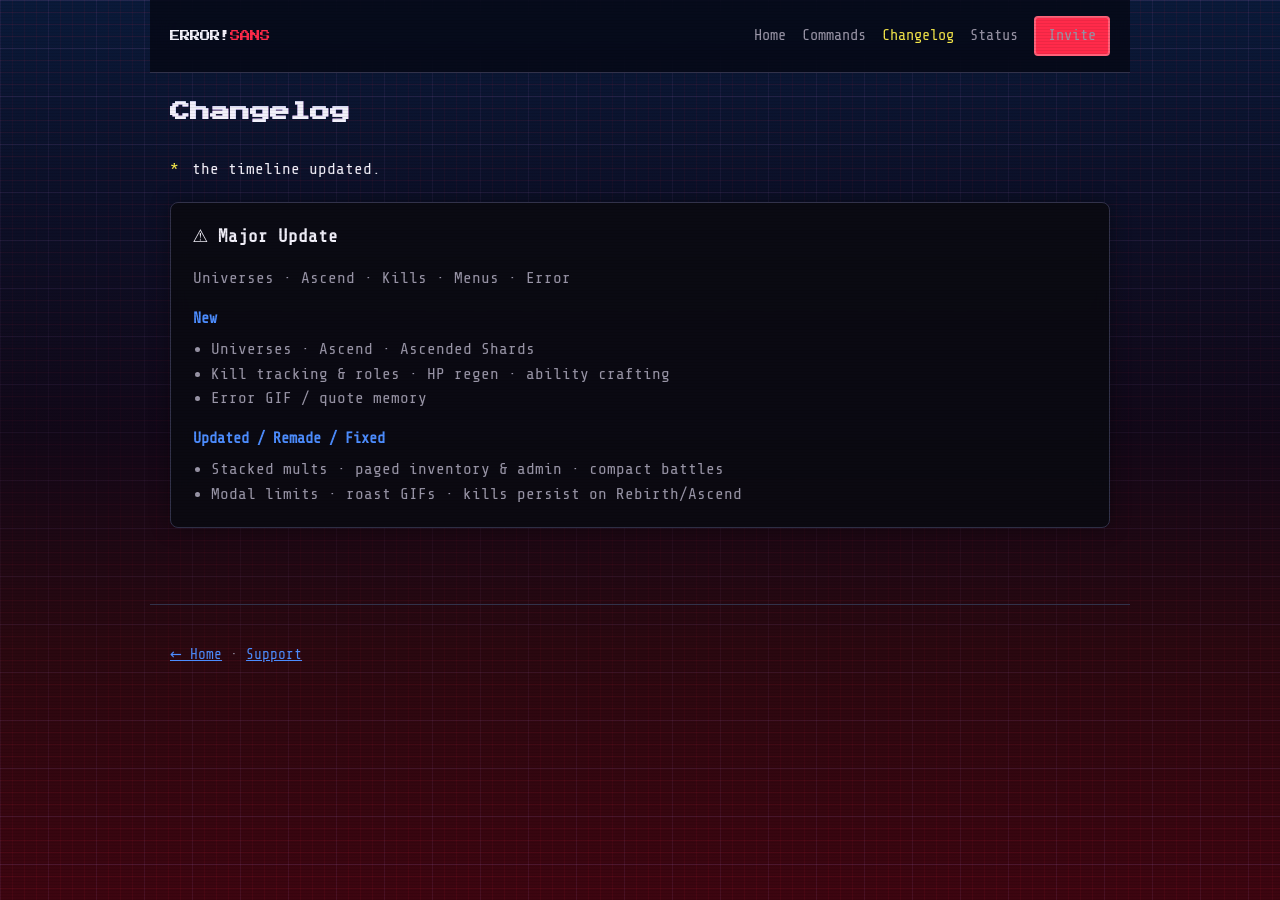
==== PapyrusWebsite/changelog.html @ 927da3f9 "Add files via upload" ====
<!DOCTYPE html>
<html lang="en">
<head>
  <meta charset="UTF-8" />
  <meta name="viewport" content="width=device-width, initial-scale=1" />
  <title>Changelog · Error! Sans The Second</title>
  <link rel="icon" href="favicon.gif" type="image/gif" />
  <link rel="icon" href="favicon.ico" sizes="any" />
  <link rel="stylesheet" href="style.css" />
</head>
<body>
  <div class="page-transition" id="page-transition" aria-hidden="true"><div class="pt-glitch" data-text="LOADING…">LOADING…</div></div>
  <div class="bg-image bg-dim" aria-hidden="true"></div>
  <div class="bg-gradient" aria-hidden="true"></div>
  <div class="bg-grid" aria-hidden="true"></div>
  <div class="scanlines" aria-hidden="true"></div>

  <nav class="nav">
    <a class="logo" href="index.html" data-nav>ERROR!<span>SANS</span></a>
    <div class="nav-links">
      <a href="index.html" data-nav>Home</a>
      <a href="commands.html" data-nav>Commands</a>
      <a href="changelog.html" class="active" data-nav>Changelog</a>
      <a href="status.html" data-nav>Status</a>
      <a class="btn btn-sm" href="https://discord.com/oauth2/authorize?client_id=1538157742546616370&permissions=2147485696&scope=bot%20applications.commands" target="_blank" rel="noopener">Invite</a>
    </div>
  </nav>

  <main class="page">
    <h1 class="glitch-title" data-text="Changelog">Changelog</h1>
    <p class="dialogue"><span class="star">*</span> the timeline updated.</p>
    <section class="panel release">
      <h2>⚠️ Major Update</h2>
      <p class="muted">Universes · Ascend · Kills · Menus · Error</p>
      <h3>New</h3>
      <ul>
        <li>Universes · Ascend · Ascended Shards</li>
        <li>Kill tracking &amp; roles · HP regen · ability crafting</li>
        <li>Error GIF / quote memory</li>
      </ul>
      <h3>Updated / Remade / Fixed</h3>
      <ul>
        <li>Stacked mults · paged inventory &amp; admin · compact battles</li>
        <li>Modal limits · roast GIFs · kills persist on Rebirth/Ascend</li>
      </ul>
    </section>
  </main>
  <footer class="footer"><p><a href="index.html" data-nav>← Home</a> · <a href="https://discord.gg/5XzKz3guN8" target="_blank" rel="noopener">Support</a></p></footer>
  <script src="script.js"></script>
</body>
</html>
---- PapyrusWebsite/style.css ----
@import url("https://fonts.googleapis.com/css2?family=Press+Start+2P&family=Share+Tech+Mono&display=swap");

:root {
  --bg: #050508;
  --panel: rgba(10, 10, 18, 0.92);
  --border: #32324a;
  --text: #f2f0fa;
  --muted: #9a96a8;
  --red: #ff2a4a;
  --yellow: #f5e74a;
  --blue: #4d8dff;
  --cyan: #42e9f5;
  --orange: #ff9a3c;
  --purple: #c45cff;
  --green: #3ddc84;
  --glow: rgba(255, 42, 74, 0.5);

  /* === YOUR BACKGROUND IMAGE === */
  /* Put background.jpg / background.png / background.gif in this folder, OR paste a full URL */
  --hero-bg: url("background.png");

  /* Bot avatar: bot-avatar.gif in folder, or set BOT_AVATAR_URL in script.js */
}

* { box-sizing: border-box; }
html, body { margin: 0; min-height: 100%; }
body {
  font-family: "Share Tech Mono", "Segoe UI", system-ui, monospace;
  background: var(--bg);
  color: var(--text);
  line-height: 1.55;
  overflow-x: hidden;
}

/* —— Blue (top) → Red (bottom) gradient + grid —— */
.bg-gradient {
  position: fixed;
  inset: 0;
  z-index: -3;
  background: linear-gradient(
    180deg,
    #0a1a3a 0%,
    #0c1028 22%,
    #120818 48%,
    #2a0810 72%,
    #3d0510 100%
  );
  animation: grad-breathe 10s ease-in-out infinite alternate;
}
@keyframes grad-breathe {
  from { filter: saturate(1) brightness(1); }
  to { filter: saturate(1.15) brightness(1.06); }
}
.bg-grid {
  position: fixed;
  inset: 0;
  z-index: -2;
  background-image:
    linear-gradient(rgba(77, 141, 255, 0.12) 1px, transparent 1px),
    linear-gradient(90deg, rgba(77, 141, 255, 0.08) 1px, transparent 1px),
    linear-gradient(rgba(255, 42, 74, 0.1) 1px, transparent 1px),
    linear-gradient(90deg, rgba(255, 42, 74, 0.07) 1px, transparent 1px);
  background-size: 48px 48px, 48px 48px, 12px 12px, 12px 12px;
  background-position: 0 0, 0 0, 0 0, 0 0;
  mask-image: linear-gradient(180deg, rgba(0,0,0,0.85) 0%, rgba(0,0,0,0.35) 50%, rgba(0,0,0,0.9) 100%);
  animation: grid-scroll 20s linear infinite;
  pointer-events: none;
}
@keyframes grid-scroll {
  from { background-position: 0 0, 0 0, 0 0, 0 0; }
  to { background-position: 0 48px, 48px 0, 0 12px, 12px 0; }
}
.bg-image {
  position: fixed;
  inset: 0;
  z-index: -4;
  background-image: var(--hero-bg);
  background-size: cover;
  background-position: center;
  opacity: 0.35;
  filter: brightness(0.55) contrast(1.1);
  animation: bg-drift 30s ease-in-out infinite alternate;
}
.bg-image.bg-dim { opacity: 0.22; filter: brightness(0.4) saturate(0.7); }
@keyframes bg-drift {
  from { transform: scale(1.05); }
  to { transform: scale(1.12) translate(-1%, 1%); }
}

.scanlines {
  pointer-events: none;
  position: fixed;
  inset: 0;
  z-index: 60;
  opacity: 0.07;
  background: repeating-linear-gradient(0deg, #000 0, #000 1px, transparent 1px, transparent 3px);
}
.noise {
  pointer-events: none;
  position: fixed;
  inset: -40%;
  z-index: 59;
  opacity: 0.04;
  background-image: url("data:image/svg+xml,%3Csvg viewBox='0 0 200 200' xmlns='http://www.w3.org/2000/svg'%3E%3Cfilter id='n'%3E%3CfeTurbulence type='fractalNoise' baseFrequency='0.9' numOctaves='4' stitchTiles='stitch'/%3E%3C/filter%3E%3Crect width='100%25' height='100%25' filter='url(%23n)'/%3E%3C/svg%3E");
  animation: noise-shift 0.4s steps(2) infinite;
}
@keyframes noise-shift {
  0% { transform: translate(0,0); }
  50% { transform: translate(-1%,1%); }
  100% { transform: translate(1%,-1%); }
}

/* —— Page transition glitch —— */
.page-transition {
  position: fixed;
  inset: 0;
  z-index: 9999;
  background: #000;
  display: flex;
  align-items: center;
  justify-content: center;
  opacity: 0;
  pointer-events: none;
  transition: opacity 0.12s;
}
.page-transition.active {
  opacity: 1;
  pointer-events: all;
}
.page-transition.flash {
  background:
    repeating-linear-gradient(0deg, #000 0, #000 2px, #1a0010 2px, #1a0010 4px),
    linear-gradient(180deg, #0a2040, #400010);
}
.pt-glitch {
  font-family: "Press Start 2P", monospace;
  font-size: clamp(0.7rem, 3vw, 1.1rem);
  color: #fff;
  position: relative;
  animation: pt-shake 0.15s infinite;
}
.pt-glitch::before,
.pt-glitch::after {
  content: attr(data-text);
  position: absolute;
  left: 0; top: 0;
}
.pt-glitch::before { color: var(--red); transform: translate(-3px, 0); clip-path: inset(0 0 50% 0); }
.pt-glitch::after { color: var(--blue); transform: translate(3px, 0); clip-path: inset(50% 0 0 0); }
@keyframes pt-shake {
  0% { transform: translate(0,0); }
  25% { transform: translate(-4px, 1px); }
  50% { transform: translate(4px, -1px); }
  75% { transform: translate(-2px, 2px); }
  100% { transform: translate(2px, 0); }
}

/* Nav */
.nav {
  display: flex;
  flex-wrap: wrap;
  align-items: center;
  justify-content: space-between;
  gap: 0.75rem;
  max-width: 980px;
  margin: 0 auto;
  padding: 1rem 1.25rem;
  border-bottom: 1px solid var(--border);
  background: rgba(5, 8, 20, 0.8);
  backdrop-filter: blur(12px);
  position: sticky;
  top: 0;
  z-index: 40;
}
.logo {
  font-family: "Press Start 2P", monospace;
  font-size: 0.65rem;
  color: var(--text);
  text-decoration: none;
}
.logo span { color: var(--red); }
.nav-links { display: flex; flex-wrap: wrap; align-items: center; gap: 0.65rem 1rem; }
.nav-links a { color: var(--muted); text-decoration: none; font-size: 0.95rem; }
.nav-links a:hover, .nav-links a.active { color: var(--yellow); }

.hero, .page, .footer { max-width: 980px; margin: 0 auto; padding: 1.5rem 1.25rem; }
.hero { padding-top: 2rem; }
.hero-row {
  display: grid;
  grid-template-columns: 220px 1fr;
  gap: 2rem;
  align-items: center;
}
@media (max-width: 760px) {
  .hero-row { grid-template-columns: 1fr; justify-items: center; text-align: center; }
  .hero-actions, .status-pill { justify-content: center; margin-left: auto; margin-right: auto; }
}

/* —— Avatar + 6 souls —— */
.avatar-stage {
  position: relative;
  width: 200px;
  height: 200px;
  margin: 0 auto;
}
.soul-orbit {
  position: absolute;
  inset: -12px;
  animation: orbit-spin 14s linear infinite;
}
@keyframes orbit-spin {
  from { transform: rotate(0deg); }
  to { transform: rotate(360deg); }
}
.soul {
  position: absolute;
  font-size: 1.85rem;
  left: 50%;
  top: 50%;
  margin: -0.55em;
  text-shadow: 0 0 14px currentColor, 0 0 28px currentColor;
  animation: soul-pulse 1.8s ease-in-out infinite;
  /* place on circle: counter-rotate so hearts stay upright-ish */
}
.soul:nth-child(1) { transform: rotate(0deg) translate(96px) rotate(0deg); color: var(--cyan); animation-delay: 0s; }
.soul:nth-child(2) { transform: rotate(60deg) translate(96px) rotate(-60deg); color: var(--orange); animation-delay: 0.15s; }
.soul:nth-child(3) { transform: rotate(120deg) translate(96px) rotate(-120deg); color: var(--blue); animation-delay: 0.3s; }
.soul:nth-child(4) { transform: rotate(180deg) translate(96px) rotate(-180deg); color: var(--purple); animation-delay: 0.45s; }
.soul:nth-child(5) { transform: rotate(240deg) translate(96px) rotate(-240deg); color: var(--green); animation-delay: 0.6s; }
.soul:nth-child(6) { transform: rotate(300deg) translate(96px) rotate(-300deg); color: var(--yellow); animation-delay: 0.75s; }
@keyframes soul-pulse {
  0%, 100% { filter: brightness(1); transform: scale(1); }
  50% { filter: brightness(1.35); }
}
/* keep souls on ring while parent rotates — redefine with fixed positions via offset */
.soul-orbit .soul {
  /* override pulse transform conflict: use filter only */
  animation: soul-glow 1.8s ease-in-out infinite;
}
@keyframes soul-glow {
  0%, 100% { filter: brightness(1); opacity: 0.95; }
  50% { filter: brightness(1.4); opacity: 1; }
}

.avatar-ring {
  position: absolute;
  inset: 18px;
  border-radius: 50%;
  border: 2px solid var(--red);
  box-shadow: 0 0 28px var(--glow), 0 0 40px rgba(77, 141, 255, 0.25);
  animation: ring-pulse 2.4s ease-in-out infinite;
  z-index: 1;
  pointer-events: none;
}
@keyframes ring-pulse {
  0%, 100% { opacity: 0.75; transform: scale(1); }
  50% { opacity: 1; transform: scale(1.05); }
}
.avatar-glitch {
  position: absolute;
  inset: 28px;
  border-radius: 50%;
  overflow: hidden;
  border: 3px solid #111;
  z-index: 2;
  box-shadow: 0 0 32px var(--glow);
  animation: avatar-shake 4.5s infinite;
}
.bot-avatar {
  width: 100%;
  height: 100%;
  object-fit: cover;
  display: block;
}
.bot-avatar.sm {
  width: 56px;
  height: 56px;
  border-radius: 50%;
  border: 2px solid var(--red);
  box-shadow: 0 0 14px var(--glow);
}
@keyframes avatar-shake {
  0%, 90%, 100% { transform: none; filter: none; }
  91% { transform: translate(-3px, 1px); filter: hue-rotate(40deg) saturate(1.5); }
  92% { transform: translate(3px, -1px); }
  93% { transform: translate(-2px, 0); filter: none; }
}
.avatar-caption {
  position: absolute;
  left: 0; right: 0;
  bottom: -1.6rem;
  text-align: center;
  font-size: 0.75rem;
  color: var(--muted);
}

.tag {
  color: var(--blue);
  font-size: 0.75rem;
  text-transform: uppercase;
  letter-spacing: 0.14em;
  margin: 0 0 0.5rem;
}
.hero h1, .page h1 {
  font-family: "Press Start 2P", monospace;
  font-size: clamp(0.8rem, 2.6vw, 1.25rem);
  line-height: 1.5;
  margin: 0 0 0.85rem;
}
.textbox {
  background: #000;
  border: 3px solid #fff;
  padding: 0.75rem 1rem;
  margin: 0 0 0.85rem;
  max-width: 28rem;
  box-shadow: 4px 4px 0 #000;
}
.textbox p { margin: 0.25rem 0; font-size: 0.92rem; }
.star { color: var(--yellow); margin-right: 0.25rem; }
.lead { color: var(--muted); max-width: 36rem; }
.hero-actions { margin-top: 1rem; display: flex; flex-wrap: wrap; gap: 0.5rem; }

.btn {
  display: inline-block;
  padding: 0.65rem 1.1rem;
  background: var(--red);
  color: #fff;
  text-decoration: none;
  border-radius: 4px;
  font-weight: 700;
  border: 2px solid rgba(255,255,255,0.25);
  box-shadow: 0 0 22px var(--glow);
  cursor: pointer;
  font: inherit;
}
.btn:hover { filter: brightness(1.12); }
.btn-ghost {
  background: rgba(10, 14, 28, 0.85);
  border-color: var(--border);
  box-shadow: none;
  color: var(--text);
}
.btn-sm { padding: 0.4rem 0.75rem; font-size: 0.85rem; box-shadow: none; }

/* —— Mini Error battle —— */
.mini-battle { margin-top: 2.5rem; }
.mb-frame {
  display: grid;
  grid-template-columns: 160px 1fr;
  gap: 0;
  max-width: 520px;
  background: #000;
  border: 4px solid #fff;
  box-shadow: 0 0 0 2px #000, 0 0 30px rgba(255, 42, 74, 0.3);
}
@media (max-width: 560px) {
  .mb-frame { grid-template-columns: 1fr; }
}
.mb-stage {
  position: relative;
  background: radial-gradient(circle at 50% 40%, #1a0820, #000);
  min-height: 160px;
  display: flex;
  align-items: center;
  justify-content: center;
  border-right: 2px solid #333;
  overflow: hidden;
}
.error-sprite {
  width: 96px;
  height: 96px;
  object-fit: contain;
  image-rendering: pixelated;
  animation: sprite-bob 1.2s ease-in-out infinite, sprite-glitch 5s infinite;
  filter: drop-shadow(0 0 12px var(--red));
}
@keyframes sprite-bob {
  0%, 100% { transform: translateY(0); }
  50% { transform: translateY(-6px); }
}
@keyframes sprite-glitch {
  0%, 92%, 100% { filter: drop-shadow(0 0 12px var(--red)); }
  93% { filter: drop-shadow(-4px 0 #0ff) drop-shadow(4px 0 #f0f); transform: translate(3px, -4px); }
  94% { filter: drop-shadow(0 0 12px var(--red)); }
}
.mb-bones {
  position: absolute;
  inset: 0;
  background: repeating-linear-gradient(90deg, transparent 0 18px, rgba(255,255,255,0.06) 18px 20px);
  animation: bones-move 2s linear infinite;
  pointer-events: none;
  opacity: 0.5;
}
@keyframes bones-move {
  from { transform: translateX(0); }
  to { transform: translateX(20px); }
}
.mb-hud {
  padding: 0.65rem 0.75rem;
  font-family: "Press Start 2P", monospace;
  font-size: 0.48rem;
  line-height: 1.9;
  color: #fff;
}
.mb-names { display: flex; justify-content: space-between; margin-bottom: 0.35rem; }
.mb-names .lv { color: var(--yellow); }
.mb-hp {
  display: grid;
  grid-template-columns: 28px 1fr auto;
  gap: 0.35rem;
  align-items: center;
  margin: 0.25rem 0;
}
.mb-hp .you { color: var(--yellow); }
.mb-bar {
  height: 12px;
  background: #400;
  border: 2px solid #fff;
  overflow: hidden;
}
.mb-bar i {
  display: block;
  height: 100%;
  width: 100%;
  background: #f00;
}
.mb-bar i.you {
  width: 100%;
  background: var(--yellow);
  transition: width 0.35s ease;
}
.mb-dialogue {
  margin: 0.5rem 0;
  min-height: 2.4em;
  color: #fff;
  border-top: 1px solid #333;
  padding-top: 0.35rem;
}
.mb-acts {
  display: flex;
  flex-wrap: wrap;
  gap: 0.35rem;
  margin-top: 0.35rem;
}
.mb-act {
  font-family: inherit;
  font-size: inherit;
  background: transparent;
  border: 2px solid transparent;
  color: var(--yellow);
  cursor: pointer;
  padding: 0.25rem 0.35rem;
}
.mb-act:hover, .mb-act:focus {
  border-color: var(--yellow);
  background: rgba(245, 231, 74, 0.1);
}
.mb-hint {
  font-size: 0.8rem;
  color: var(--muted);
  margin: 0.5rem 0 0;
}

.panel {
  background: var(--panel);
  border: 1px solid var(--border);
  border-radius: 8px;
  padding: 1.25rem 1.35rem;
  margin: 1.25rem 0;
  backdrop-filter: blur(10px);
  box-shadow: 0 0 20px rgba(0, 0, 0, 0.35);
}
.panel h2 { margin: 0 0 0.85rem; font-size: 1.1rem; }
.hash { color: var(--red); }

.grid {
  display: grid;
  grid-template-columns: repeat(auto-fit, minmax(170px, 1fr));
  gap: 0.75rem;
}
.card {
  background: rgba(0, 0, 0, 0.45);
  border: 1px solid var(--border);
  border-radius: 6px;
  padding: 0.9rem 1rem;
  transition: border-color 0.2s, box-shadow 0.2s, transform 0.2s;
}
.card:hover {
  border-color: rgba(255, 42, 74, 0.55);
  box-shadow: 0 0 18px rgba(255, 42, 74, 0.2);
  transform: translateY(-2px);
}
.card h3 { margin: 0 0 0.35rem; font-size: 1rem; }
.card p { margin: 0; color: var(--muted); font-size: 0.9rem; }

.steps { margin: 0; padding-left: 1.2rem; color: var(--muted); }
code {
  font-family: "Share Tech Mono", monospace;
  font-size: 0.88em;
  background: #1a1a28;
  color: #ff8fa0;
  padding: 0.12rem 0.4rem;
  border-radius: 4px;
  border: 1px solid var(--border);
}
.cmd-list { display: flex; flex-direction: column; gap: 0.5rem; }
.cmd {
  display: flex;
  flex-wrap: wrap;
  gap: 0.35rem 1rem;
  padding: 0.55rem 0.65rem;
  background: rgba(0, 0, 0, 0.4);
  border-radius: 6px;
  border: 1px solid var(--border);
}
.cmd span { color: var(--muted); font-size: 0.92rem; }
.release h3 { margin: 1rem 0 0.4rem; font-size: 0.95rem; color: var(--blue); }
.release ul { margin: 0; padding-left: 1.15rem; color: var(--muted); }
.page-head { display: flex; align-items: center; gap: 1rem; margin-bottom: 0.5rem; }
.dialogue { color: var(--text); }
.dialogue.tight { margin-top: 1rem; }
.footer {
  border-top: 1px solid var(--border);
  margin-top: 2rem;
  color: var(--muted);
  font-size: 0.9rem;
}
.footer a { color: var(--blue); }
.muted { color: var(--muted); }
.small { font-size: 0.85rem; }

.status-pill {
  display: inline-flex;
  align-items: center;
  gap: 0.45rem;
  margin-top: 1rem;
  padding: 0.35rem 0.75rem;
  border-radius: 999px;
  background: rgba(0, 0, 0, 0.5);
  border: 1px solid var(--border);
  font-size: 0.85rem;
  color: var(--muted);
}
.dot {
  width: 8px; height: 8px; border-radius: 50%;
  background: var(--muted);
  box-shadow: 0 0 8px currentColor;
}
.dot.online { background: #3ddc84; color: #3ddc84; }
.dot.offline { background: var(--red); color: var(--red); }
.dot.degraded { background: #f5c542; color: #f5c542; }
.status-header { display: flex; gap: 0.85rem; align-items: flex-start; margin-bottom: 1rem; }
.status-header .dot { width: 14px; height: 14px; margin-top: 0.35rem; }
.status-header h2 { margin: 0; }
.status-grid {
  display: grid;
  grid-template-columns: repeat(auto-fit, minmax(140px, 1fr));
  gap: 0.65rem;
  margin-bottom: 1rem;
}
.stat {
  background: rgba(0, 0, 0, 0.4);
  border: 1px solid var(--border);
  border-radius: 8px;
  padding: 0.75rem;
}
.stat-label {
  display: block;
  font-size: 0.7rem;
  text-transform: uppercase;
  letter-spacing: 0.08em;
  color: var(--muted);
  margin-bottom: 0.25rem;
}
.stat-value { font-weight: 600; word-break: break-word; }
.incident-list { margin: 0; padding-left: 1.1rem; color: var(--muted); }

.glitch-title {
  position: relative;
  display: inline-block;
  color: var(--text);
  animation: title-jitter 3.5s infinite;
}
.glitch-title::before,
.glitch-title::after {
  content: attr(data-text);
  position: absolute;
  left: 0; top: 0;
  width: 100%; height: 100%;
  overflow: hidden;
}
.glitch-title::before {
  color: var(--red);
  z-index: -1;
  animation: glitch-a 2.2s infinite linear alternate-reverse;
}
.glitch-title::after {
  color: var(--blue);
  z-index: -1;
  animation: glitch-b 1.6s infinite linear alternate-reverse;
}
@keyframes glitch-a {
  0%   { clip-path: inset(20% 0 60% 0); transform: translate(-3px, 1px); }
  20%  { clip-path: inset(50% 0 20% 0); transform: translate(3px, -1px); }
  40%  { clip-path: inset(10% 0 70% 0); transform: translate(-2px, 2px); }
  60%  { clip-path: inset(70% 0 5% 0); transform: translate(2px, -2px); }
  80%  { clip-path: inset(30% 0 40% 0); transform: translate(-3px, 0); }
  100% { clip-path: inset(5% 0 55% 0); transform: translate(3px, 1px); }
}
@keyframes glitch-b {
  0%   { clip-path: inset(60% 0 10% 0); transform: translate(3px, -1px); }
  25%  { clip-path: inset(15% 0 50% 0); transform: translate(-3px, 2px); }
  50%  { clip-path: inset(40% 0 30% 0); transform: translate(2px, 1px); }
  75%  { clip-path: inset(80% 0 5% 0); transform: translate(-2px, -2px); }
  100% { clip-path: inset(25% 0 45% 0); transform: translate(3px, 0); }
}
@keyframes title-jitter {
  0%, 88%, 100% { transform: none; filter: none; }
  89% { transform: translate(-2px, 0); filter: hue-rotate(25deg); }
  90% { transform: translate(3px, 1px); }
  91% { transform: none; filter: none; }
}
.flicker-soft { animation: soft-flicker 7s infinite; }
@keyframes soft-flicker {
  0%, 100% { opacity: 1; }
  93% { opacity: 0.7; }
  94% { opacity: 1; }
}

@media (max-width: 560px) {
  .nav { flex-direction: column; align-items: flex-start; }
  .avatar-stage { width: 180px; height: 180px; }
  .soul-orbit .soul:nth-child(1) { transform: rotate(0deg) translate(84px) rotate(0deg); }
  .soul-orbit .soul:nth-child(2) { transform: rotate(60deg) translate(84px) rotate(-60deg); }
  .soul-orbit .soul:nth-child(3) { transform: rotate(120deg) translate(84px) rotate(-120deg); }
  .soul-orbit .soul:nth-child(4) { transform: rotate(180deg) translate(84px) rotate(-180deg); }
  .soul-orbit .soul:nth-child(5) { transform: rotate(240deg) translate(84px) rotate(-240deg); }
  .soul-orbit .soul:nth-child(6) { transform: rotate(300deg) translate(84px) rotate(-300deg); }
}
@media (prefers-reduced-motion: reduce) {
  .glitch-title, .glitch-title::before, .glitch-title::after,
  .noise, .bg-image, .bg-grid, .bg-gradient, .flicker-soft,
  .avatar-glitch, .soul-orbit, .error-sprite, .mb-bones, .page-transition .pt-glitch {
    animation: none !important;
  }
}
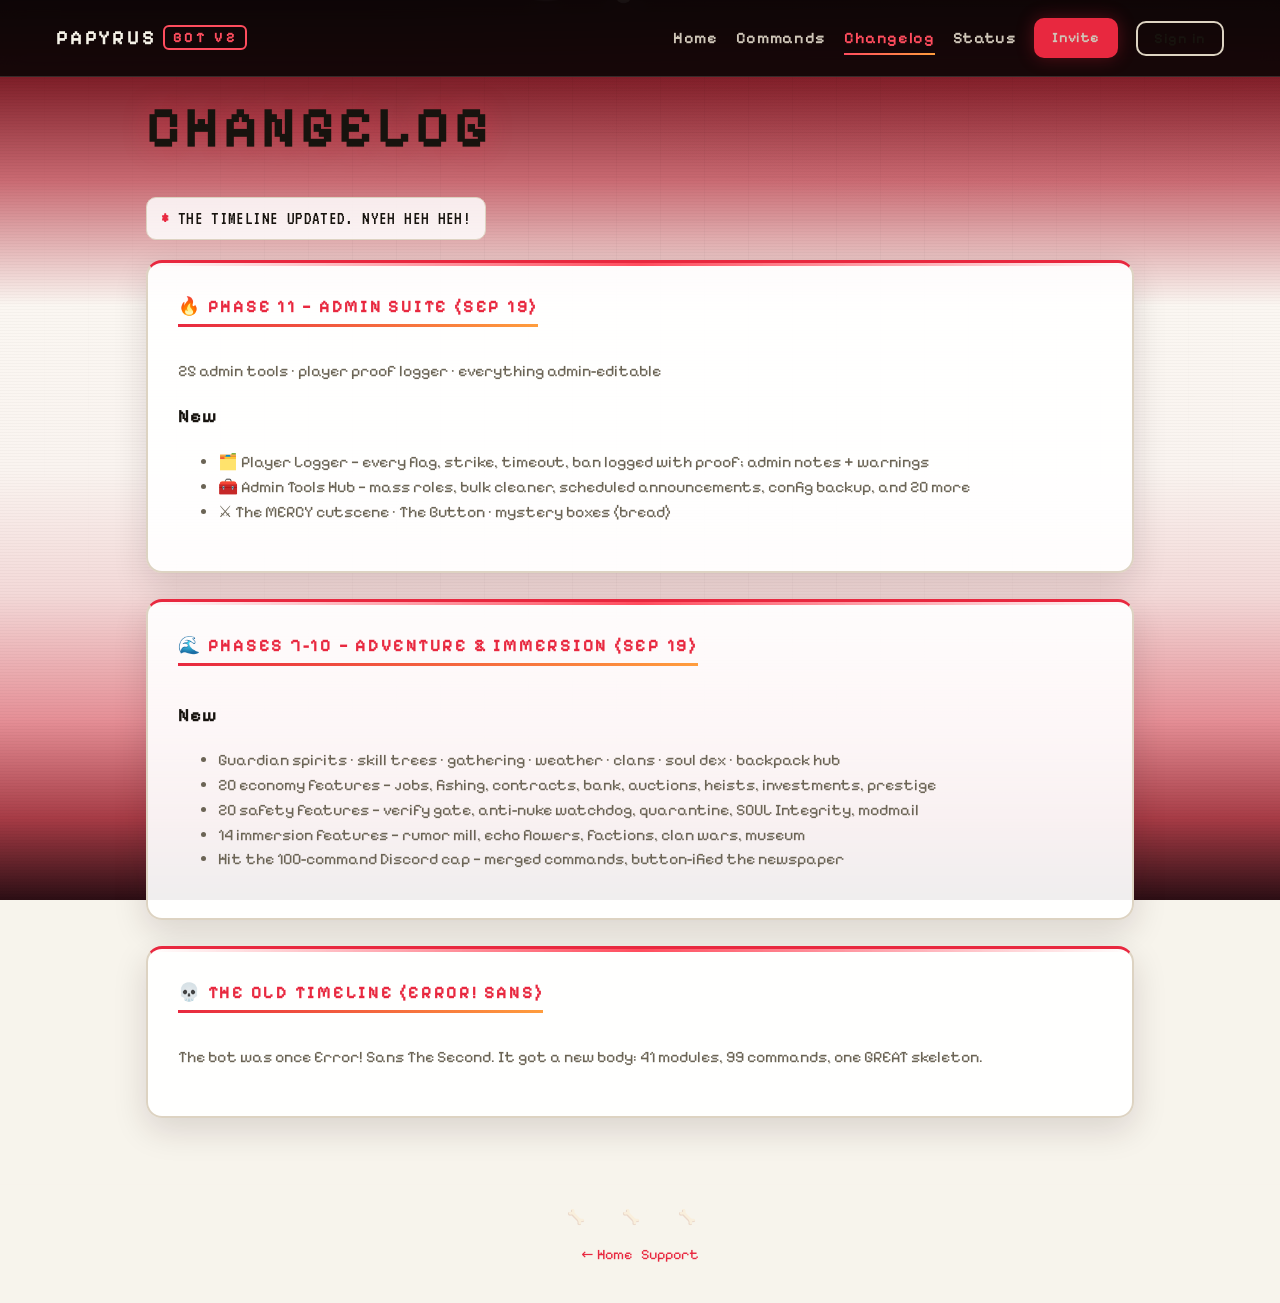
==== commit a80e7e24: "The Great Papyrus rebrand: red/white/black theme, Undertale fonts, battle revamp, Discord sign-in + " ====
--- a/PapyrusWebsite/changelog.html
+++ b/PapyrusWebsite/changelog.html
@@ -3,9 +3,13 @@
 <head>
   <meta charset="UTF-8" />
   <meta name="viewport" content="width=device-width, initial-scale=1" />
-  <title>Changelog · Error! Sans The Second</title>
+  <title>Changelog · The Great Papyrus</title>
   <link rel="icon" href="favicon.gif" type="image/gif" />
   <link rel="icon" href="favicon.ico" sizes="any" />
+  <link rel="apple-touch-icon" href="favicon.gif" />
+  <link rel="preconnect" href="https://fonts.googleapis.com" />
+  <link rel="preconnect" href="https://fonts.gstatic.com" crossorigin />
+  <link href="https://fonts.googleapis.com/css2?family=Pixelify+Sans:wght@400..700&family=VT323&display=swap" rel="stylesheet" />
   <link rel="stylesheet" href="style.css" />
 </head>
 <body>
@@ -15,8 +19,17 @@
   <div class="bg-grid" aria-hidden="true"></div>
   <div class="scanlines" aria-hidden="true"></div>
 
+  <div class="bones-rain" aria-hidden="true">
+    <span>🦴</span><span>🦴</span><span>🦴</span><span>🦴</span><span>🦴</span>
+    <span>🦴</span><span>🦴</span><span>🦴</span><span>🦴</span><span>🦴</span>
+  </div>
+  <div class="spaghetti-rain" aria-hidden="true">
+    <span>🍝</span><span>🍝</span><span>🍝</span><span>🍝</span><span>🍝</span>
+    <span>🍝</span><span>🍝</span><span>🍝</span><span>🍝</span><span>🍝</span><span>🍝</span>
+  </div>
+
   <nav class="nav">
-    <a class="logo" href="index.html" data-nav>ERROR!<span>SANS</span></a>
+    <a class="logo" href="index.html" data-nav>PAPYRUS<span>BOT V2</span></a>
     <div class="nav-links">
       <a href="index.html" data-nav>Home</a>
       <a href="commands.html" data-nav>Commands</a>
@@ -25,24 +38,36 @@
       <a class="btn btn-sm" href="https://discord.com/oauth2/authorize?client_id=1538157742546616370&permissions=2147485696&scope=bot%20applications.commands" target="_blank" rel="noopener">Invite</a>
     </div>
   </nav>
+  <main class="page">
+    <h1 class="glitch-title" data-text="Changelog">CHANGELOG</h1>
+    <p class="dialogue"><span class="star">*</span> THE TIMELINE UPDATED. NYEH HEH HEH!</p>
 
-  <main class="page">
-    <h1 class="glitch-title" data-text="Changelog">Changelog</h1>
-    <p class="dialogue"><span class="star">*</span> the timeline updated.</p>
     <section class="panel release">
-      <h2>⚠️ Major Update</h2>
-      <p class="muted">Universes · Ascend · Kills · Menus · Error</p>
+      <h2>🔥 Phase 11 — Admin Suite (Sep 19)</h2>
+      <p class="muted">25 admin tools · player proof logger · everything admin-editable</p>
       <h3>New</h3>
       <ul>
-        <li>Universes · Ascend · Ascended Shards</li>
-        <li>Kill tracking &amp; roles · HP regen · ability crafting</li>
-        <li>Error GIF / quote memory</li>
+        <li>🗂️ Player Logger — every flag, strike, timeout, ban logged with proof; admin notes + warnings</li>
+        <li>🧰 Admin Tools Hub — mass roles, bulk cleaner, scheduled announcements, config backup, and 20 more</li>
+        <li>⚔️ The MERCY cutscene · The Button · mystery boxes (bread)</li>
       </ul>
-      <h3>Updated / Remade / Fixed</h3>
+    </section>
+
+    <section class="panel release">
+      <h2>🌊 Phases 7-10 — Adventure & Immersion (Sep 19)</h2>
+      <h3>New</h3>
       <ul>
-        <li>Stacked mults · paged inventory &amp; admin · compact battles</li>
-        <li>Modal limits · roast GIFs · kills persist on Rebirth/Ascend</li>
+        <li>Guardian spirits · skill trees · gathering · weather · clans · soul dex · backpack hub</li>
+        <li>20 economy features — jobs, fishing, contracts, bank, auctions, heists, investments, prestige</li>
+        <li>20 safety features — verify gate, anti-nuke watchdog, quarantine, SOUL Integrity, modmail</li>
+        <li>14 immersion features — rumor mill, echo flowers, factions, clan wars, museum</li>
+        <li>Hit the 100-command Discord cap — merged commands, button-ified the newspaper</li>
       </ul>
+    </section>
+
+    <section class="panel release">
+      <h2>💀 The Old Timeline (Error! Sans)</h2>
+      <p class="muted">The bot was once Error! Sans The Second. It got a new body: 41 modules, 99 commands, one GREAT skeleton.</p>
     </section>
   </main>
   <footer class="footer"><p><a href="index.html" data-nav>← Home</a> · <a href="https://discord.gg/5XzKz3guN8" target="_blank" rel="noopener">Support</a></p></footer>
--- a/PapyrusWebsite/style.css
+++ b/PapyrusWebsite/style.css
@@ -1,646 +1,909 @@
-@import url("https://fonts.googleapis.com/css2?family=Press+Start+2P&family=Share+Tech+Mono&display=swap");
+/* ============================================================
+   THE GREAT PAPYRUS — site theme
+   Underground dark + bone white + Papyrus orange + battle blue
+   ============================================================ */
 
 :root {
-  --bg: #050508;
-  --panel: rgba(10, 10, 18, 0.92);
-  --border: #32324a;
-  --text: #f2f0fa;
-  --muted: #9a96a8;
+  --bg: #f7f4ec;
+  --panel: rgba(255, 255, 255, 0.93);
+  --border: #ddd3c2;
+  --text: #17130e;
+  --muted: #6b6455;
   --red: #ff2a4a;
   --yellow: #f5e74a;
   --blue: #4d8dff;
   --cyan: #42e9f5;
-  --orange: #ff9a3c;
+  --orange: #e8283f;
   --purple: #c45cff;
   --green: #3ddc84;
-  --glow: rgba(255, 42, 74, 0.5);
-
-  /* === YOUR BACKGROUND IMAGE === */
+  --bone: #17130e;
+  --glow: rgba(232, 40, 63, 0.3);
+
+  /* === BACKGROUND IMAGE === */
   /* Put background.jpg / background.png / background.gif in this folder, OR paste a full URL */
-  --hero-bg: url("background.png");
+  --hero-bg: none; /* drop a light Papyrus bg image here if you want one */
 
   /* Bot avatar: bot-avatar.gif in folder, or set BOT_AVATAR_URL in script.js */
 }
 
 * { box-sizing: border-box; }
-html, body { margin: 0; min-height: 100%; }
-body {
-  font-family: "Share Tech Mono", "Segoe UI", system-ui, monospace;
+
+html {
   background: var(--bg);
+}
+html, body {
+  margin: 0;
+  padding: 0;
   color: var(--text);
+  font-family: "Segoe UI", Verdana, Geneva, sans-serif;
   line-height: 1.55;
   overflow-x: hidden;
 }
-
-/* —— Blue (top) → Red (bottom) gradient + grid —— */
+body { background: transparent; }
+
+a { color: var(--orange); text-decoration: none; }
+a:hover { text-decoration: underline; }
+code {
+  background: rgba(232, 40, 63, 0.13);
+  border: 1px solid rgba(232, 40, 63, 0.35);
+  border-radius: 6px;
+  padding: 1px 7px;
+  font-size: 0.9em;
+  color: var(--orange);
+}
+.muted { color: var(--muted); }
+.small { font-size: 0.85em; }
+
+/* ---------------- background layers ---------------- */
+.bg-image {
+  position: fixed; inset: 0; z-index: -5;
+  background: var(--hero-bg) center / cover no-repeat;
+  opacity: 0.1;
+  filter: saturate(0.9);
+}
+.bg-dim { opacity: 0.14; }
 .bg-gradient {
-  position: fixed;
-  inset: 0;
-  z-index: -3;
-  background: linear-gradient(
-    180deg,
-    #0a1a3a 0%,
-    #0c1028 22%,
-    #120818 48%,
-    #2a0810 72%,
-    #3d0510 100%
-  );
-  animation: grad-breathe 10s ease-in-out infinite alternate;
-}
-@keyframes grad-breathe {
-  from { filter: saturate(1) brightness(1); }
-  to { filter: saturate(1.15) brightness(1.06); }
+  position: fixed; inset: 0; z-index: -4;
+  background:
+    radial-gradient(1100px 520px at 78% -10%, rgba(232, 40, 63, 0.09), transparent 60%),
+    linear-gradient(180deg,
+      #2b0e14 0%,
+      #7a1a24 8%,
+      #c96a72 20%,
+      #fbf7f2 34%,
+      #faf4f0 52%,
+      #f3d9d8 66%,
+      #e58f96 80%,
+      #a63b45 91%,
+      #2b0e14 100%);
 }
 .bg-grid {
-  position: fixed;
-  inset: 0;
-  z-index: -2;
+  position: fixed; inset: 0; z-index: -3; opacity: 0.5;
   background-image:
-    linear-gradient(rgba(77, 141, 255, 0.12) 1px, transparent 1px),
-    linear-gradient(90deg, rgba(77, 141, 255, 0.08) 1px, transparent 1px),
-    linear-gradient(rgba(255, 42, 74, 0.1) 1px, transparent 1px),
-    linear-gradient(90deg, rgba(255, 42, 74, 0.07) 1px, transparent 1px);
-  background-size: 48px 48px, 48px 48px, 12px 12px, 12px 12px;
-  background-position: 0 0, 0 0, 0 0, 0 0;
-  mask-image: linear-gradient(180deg, rgba(0,0,0,0.85) 0%, rgba(0,0,0,0.35) 50%, rgba(0,0,0,0.9) 100%);
-  animation: grid-scroll 20s linear infinite;
-  pointer-events: none;
-}
-@keyframes grid-scroll {
-  from { background-position: 0 0, 0 0, 0 0, 0 0; }
-  to { background-position: 0 48px, 48px 0, 0 12px, 12px 0; }
-}
-.bg-image {
-  position: fixed;
-  inset: 0;
-  z-index: -4;
-  background-image: var(--hero-bg);
-  background-size: cover;
-  background-position: center;
-  opacity: 0.35;
-  filter: brightness(0.55) contrast(1.1);
-  animation: bg-drift 30s ease-in-out infinite alternate;
-}
-.bg-image.bg-dim { opacity: 0.22; filter: brightness(0.4) saturate(0.7); }
-@keyframes bg-drift {
-  from { transform: scale(1.05); }
-  to { transform: scale(1.12) translate(-1%, 1%); }
-}
-
+    linear-gradient(rgba(23, 19, 14, 0.05) 1px, transparent 1px),
+    linear-gradient(90deg, rgba(23, 19, 14, 0.05) 1px, transparent 1px);
+  background-size: 44px 44px;
+  mask-image: radial-gradient(ellipse at 50% 30%, black 30%, transparent 75%);
+}
 .scanlines {
-  pointer-events: none;
-  position: fixed;
-  inset: 0;
-  z-index: 60;
-  opacity: 0.07;
-  background: repeating-linear-gradient(0deg, #000 0, #000 1px, transparent 1px, transparent 3px);
+  position: fixed; inset: 0; z-index: -2; pointer-events: none; opacity: 0.05;
+  background: repeating-linear-gradient(0deg, transparent 0 2px, rgba(0, 0, 0, 0.5) 2px 3px);
 }
 .noise {
-  pointer-events: none;
-  position: fixed;
-  inset: -40%;
-  z-index: 59;
-  opacity: 0.04;
-  background-image: url("data:image/svg+xml,%3Csvg viewBox='0 0 200 200' xmlns='http://www.w3.org/2000/svg'%3E%3Cfilter id='n'%3E%3CfeTurbulence type='fractalNoise' baseFrequency='0.9' numOctaves='4' stitchTiles='stitch'/%3E%3C/filter%3E%3Crect width='100%25' height='100%25' filter='url(%23n)'/%3E%3C/svg%3E");
-  animation: noise-shift 0.4s steps(2) infinite;
-}
-@keyframes noise-shift {
-  0% { transform: translate(0,0); }
-  50% { transform: translate(-1%,1%); }
-  100% { transform: translate(1%,-1%); }
-}
-
-/* —— Page transition glitch —— */
+  position: fixed; inset: 0; z-index: -1; pointer-events: none; opacity: 0.025;
+  background-image: repeating-conic-gradient(rgba(255,255,255,0.6) 0% 0.0001%, transparent 0% 0.0002%);
+}
+
+/* ---------------- page transition ---------------- */
 .page-transition {
-  position: fixed;
-  inset: 0;
-  z-index: 9999;
-  background: #000;
-  display: flex;
-  align-items: center;
-  justify-content: center;
-  opacity: 0;
-  pointer-events: none;
-  transition: opacity 0.12s;
-}
-.page-transition.active {
-  opacity: 1;
-  pointer-events: all;
-}
-.page-transition.flash {
-  background:
-    repeating-linear-gradient(0deg, #000 0, #000 2px, #1a0010 2px, #1a0010 4px),
-    linear-gradient(180deg, #0a2040, #400010);
-}
+  position: fixed; inset: 0; z-index: 200;
+  display: none; align-items: center; justify-content: center;
+  background: var(--bg);
+}
+.page-transition.active { display: flex; }
 .pt-glitch {
-  font-family: "Press Start 2P", monospace;
-  font-size: clamp(0.7rem, 3vw, 1.1rem);
-  color: #fff;
-  position: relative;
-  animation: pt-shake 0.15s infinite;
-}
-.pt-glitch::before,
-.pt-glitch::after {
-  content: attr(data-text);
-  position: absolute;
-  left: 0; top: 0;
-}
-.pt-glitch::before { color: var(--red); transform: translate(-3px, 0); clip-path: inset(0 0 50% 0); }
-.pt-glitch::after { color: var(--blue); transform: translate(3px, 0); clip-path: inset(50% 0 0 0); }
-@keyframes pt-shake {
-  0% { transform: translate(0,0); }
-  25% { transform: translate(-4px, 1px); }
-  50% { transform: translate(4px, -1px); }
-  75% { transform: translate(-2px, 2px); }
-  100% { transform: translate(2px, 0); }
-}
-
-/* Nav */
+  font-size: clamp(1.4rem, 4vw, 2.4rem);
+  font-weight: 900; letter-spacing: 0.35em;
+  color: var(--orange);
+  animation: pt-pulse 0.28s linear infinite alternate;
+}
+@keyframes pt-pulse { from { opacity: 0.55; } to { opacity: 1; } }
+.page-transition.flash { animation: pt-flash 0.28s linear; }
+@keyframes pt-flash { 0% { background: var(--bg); } 50% { background: rgba(255, 154, 60, 0.14); } 100% { background: var(--bg); } }
+
+/* ---------------- nav ---------------- */
 .nav {
-  display: flex;
-  flex-wrap: wrap;
-  align-items: center;
-  justify-content: space-between;
-  gap: 0.75rem;
-  max-width: 980px;
-  margin: 0 auto;
-  padding: 1rem 1.25rem;
-  border-bottom: 1px solid var(--border);
-  background: rgba(5, 8, 20, 0.8);
-  backdrop-filter: blur(12px);
-  position: sticky;
-  top: 0;
-  z-index: 40;
+  display: flex; align-items: center; justify-content: space-between;
+  gap: 16px; flex-wrap: wrap;
+  padding: 18px clamp(16px, 5vw, 56px);
+  position: sticky; top: 0; z-index: 50;
+  background: rgba(10, 5, 5, 0.88);
+  backdrop-filter: blur(10px);
+  border-bottom: 1px solid rgba(245, 242, 232, 0.15);
 }
 .logo {
-  font-family: "Press Start 2P", monospace;
-  font-size: 0.65rem;
-  color: var(--text);
-  text-decoration: none;
-}
-.logo span { color: var(--red); }
-.nav-links { display: flex; flex-wrap: wrap; align-items: center; gap: 0.65rem 1rem; }
-.nav-links a { color: var(--muted); text-decoration: none; font-size: 0.95rem; }
-.nav-links a:hover, .nav-links a.active { color: var(--yellow); }
-
-.hero, .page, .footer { max-width: 980px; margin: 0 auto; padding: 1.5rem 1.25rem; }
-.hero { padding-top: 2rem; }
-.hero-row {
-  display: grid;
-  grid-template-columns: 220px 1fr;
-  gap: 2rem;
-  align-items: center;
-}
-@media (max-width: 760px) {
-  .hero-row { grid-template-columns: 1fr; justify-items: center; text-align: center; }
-  .hero-actions, .status-pill { justify-content: center; margin-left: auto; margin-right: auto; }
-}
-
-/* —— Avatar + 6 souls —— */
-.avatar-stage {
-  position: relative;
-  width: 200px;
-  height: 200px;
-  margin: 0 auto;
-}
-.soul-orbit {
-  position: absolute;
-  inset: -12px;
-  animation: orbit-spin 14s linear infinite;
-}
-@keyframes orbit-spin {
-  from { transform: rotate(0deg); }
-  to { transform: rotate(360deg); }
-}
-.soul {
-  position: absolute;
-  font-size: 1.85rem;
-  left: 50%;
-  top: 50%;
-  margin: -0.55em;
-  text-shadow: 0 0 14px currentColor, 0 0 28px currentColor;
-  animation: soul-pulse 1.8s ease-in-out infinite;
-  /* place on circle: counter-rotate so hearts stay upright-ish */
-}
-.soul:nth-child(1) { transform: rotate(0deg) translate(96px) rotate(0deg); color: var(--cyan); animation-delay: 0s; }
-.soul:nth-child(2) { transform: rotate(60deg) translate(96px) rotate(-60deg); color: var(--orange); animation-delay: 0.15s; }
-.soul:nth-child(3) { transform: rotate(120deg) translate(96px) rotate(-120deg); color: var(--blue); animation-delay: 0.3s; }
-.soul:nth-child(4) { transform: rotate(180deg) translate(96px) rotate(-180deg); color: var(--purple); animation-delay: 0.45s; }
-.soul:nth-child(5) { transform: rotate(240deg) translate(96px) rotate(-240deg); color: var(--green); animation-delay: 0.6s; }
-.soul:nth-child(6) { transform: rotate(300deg) translate(96px) rotate(-300deg); color: var(--yellow); animation-delay: 0.75s; }
-@keyframes soul-pulse {
-  0%, 100% { filter: brightness(1); transform: scale(1); }
-  50% { filter: brightness(1.35); }
-}
-/* keep souls on ring while parent rotates — redefine with fixed positions via offset */
-.soul-orbit .soul {
-  /* override pulse transform conflict: use filter only */
-  animation: soul-glow 1.8s ease-in-out infinite;
-}
-@keyframes soul-glow {
-  0%, 100% { filter: brightness(1); opacity: 0.95; }
-  50% { filter: brightness(1.4); opacity: 1; }
-}
-
-.avatar-ring {
-  position: absolute;
-  inset: 18px;
-  border-radius: 50%;
-  border: 2px solid var(--red);
-  box-shadow: 0 0 28px var(--glow), 0 0 40px rgba(77, 141, 255, 0.25);
-  animation: ring-pulse 2.4s ease-in-out infinite;
-  z-index: 1;
-  pointer-events: none;
-}
-@keyframes ring-pulse {
-  0%, 100% { opacity: 0.75; transform: scale(1); }
-  50% { opacity: 1; transform: scale(1.05); }
-}
-.avatar-glitch {
-  position: absolute;
-  inset: 28px;
-  border-radius: 50%;
-  overflow: hidden;
-  border: 3px solid #111;
-  z-index: 2;
-  box-shadow: 0 0 32px var(--glow);
-  animation: avatar-shake 4.5s infinite;
-}
-.bot-avatar {
-  width: 100%;
-  height: 100%;
-  object-fit: cover;
-  display: block;
-}
-.bot-avatar.sm {
-  width: 56px;
-  height: 56px;
-  border-radius: 50%;
-  border: 2px solid var(--red);
-  box-shadow: 0 0 14px var(--glow);
-}
-@keyframes avatar-shake {
-  0%, 90%, 100% { transform: none; filter: none; }
-  91% { transform: translate(-3px, 1px); filter: hue-rotate(40deg) saturate(1.5); }
-  92% { transform: translate(3px, -1px); }
-  93% { transform: translate(-2px, 0); filter: none; }
-}
-.avatar-caption {
-  position: absolute;
-  left: 0; right: 0;
-  bottom: -1.6rem;
-  text-align: center;
-  font-size: 0.75rem;
-  color: var(--muted);
-}
-
-.tag {
-  color: var(--blue);
-  font-size: 0.75rem;
-  text-transform: uppercase;
-  letter-spacing: 0.14em;
-  margin: 0 0 0.5rem;
-}
-.hero h1, .page h1 {
-  font-family: "Press Start 2P", monospace;
-  font-size: clamp(0.8rem, 2.6vw, 1.25rem);
-  line-height: 1.5;
-  margin: 0 0 0.85rem;
-}
-.textbox {
-  background: #000;
-  border: 3px solid #fff;
-  padding: 0.75rem 1rem;
-  margin: 0 0 0.85rem;
-  max-width: 28rem;
-  box-shadow: 4px 4px 0 #000;
-}
-.textbox p { margin: 0.25rem 0; font-size: 0.92rem; }
-.star { color: var(--yellow); margin-right: 0.25rem; }
-.lead { color: var(--muted); max-width: 36rem; }
-.hero-actions { margin-top: 1rem; display: flex; flex-wrap: wrap; gap: 0.5rem; }
-
+  font-weight: 900; font-size: 1.25rem; letter-spacing: 0.14em;
+  color: var(--bone); text-decoration: none;
+}
+.logo:hover { text-decoration: none; }
+.logo span {
+  color: var(--orange);
+  margin-left: 6px; padding: 2px 8px;
+  border: 2px solid var(--orange); border-radius: 6px;
+  font-size: 0.72em; vertical-align: 2px;
+}
+.nav-links { display: flex; align-items: center; gap: 18px; flex-wrap: wrap; }
+.nav-links a { color: #cfc6b8; font-weight: 600; letter-spacing: 0.04em; }
+.nav-links a:hover { color: #ffffff; text-decoration: none; }
+.nav-links a.active { color: #ff4d5e; }
+.logo { color: #f5f2e8; }
+.logo span { color: #ff4d5e; border-color: #ff4d5e; }
+
+/* ---------------- buttons ---------------- */
 .btn {
   display: inline-block;
-  padding: 0.65rem 1.1rem;
-  background: var(--red);
-  color: #fff;
-  text-decoration: none;
-  border-radius: 4px;
-  font-weight: 700;
-  border: 2px solid rgba(255,255,255,0.25);
-  box-shadow: 0 0 22px var(--glow);
-  cursor: pointer;
-  font: inherit;
-}
-.btn:hover { filter: brightness(1.12); }
+  background: var(--orange); color: #ffffff;
+  font-weight: 800; letter-spacing: 0.05em;
+  padding: 10px 22px; border-radius: 10px;
+  border: 2px solid var(--orange);
+  cursor: pointer; text-decoration: none;
+  box-shadow: 0 0 18px var(--glow);
+  transition: transform 0.12s ease, box-shadow 0.12s ease;
+}
+.btn:hover { transform: translateY(-2px); box-shadow: 0 0 28px var(--glow); text-decoration: none; }
 .btn-ghost {
-  background: rgba(10, 14, 28, 0.85);
-  border-color: var(--border);
-  box-shadow: none;
-  color: var(--text);
-}
-.btn-sm { padding: 0.4rem 0.75rem; font-size: 0.85rem; box-shadow: none; }
-
-/* —— Mini Error battle —— */
-.mini-battle { margin-top: 2.5rem; }
-.mb-frame {
-  display: grid;
-  grid-template-columns: 160px 1fr;
-  gap: 0;
-  max-width: 520px;
-  background: #000;
-  border: 4px solid #fff;
-  box-shadow: 0 0 0 2px #000, 0 0 30px rgba(255, 42, 74, 0.3);
-}
-@media (max-width: 560px) {
-  .mb-frame { grid-template-columns: 1fr; }
-}
-.mb-stage {
-  position: relative;
-  background: radial-gradient(circle at 50% 40%, #1a0820, #000);
-  min-height: 160px;
-  display: flex;
-  align-items: center;
-  justify-content: center;
-  border-right: 2px solid #333;
-  overflow: hidden;
-}
-.error-sprite {
-  width: 96px;
-  height: 96px;
-  object-fit: contain;
-  image-rendering: pixelated;
-  animation: sprite-bob 1.2s ease-in-out infinite, sprite-glitch 5s infinite;
-  filter: drop-shadow(0 0 12px var(--red));
-}
-@keyframes sprite-bob {
+  background: transparent; color: var(--bone);
+  border-color: var(--border); box-shadow: none;
+}
+.btn-ghost:hover { border-color: var(--orange); color: var(--orange); box-shadow: none; }
+.btn-sm { padding: 7px 16px; font-size: 0.9em; }
+
+/* ---------------- hero ---------------- */
+.hero { padding: clamp(24px, 6vw, 80px) clamp(16px, 5vw, 56px) 40px; }
+.hero-row {
+  display: flex; gap: clamp(24px, 5vw, 72px);
+  align-items: center; justify-content: center; flex-wrap: wrap;
+}
+.avatar-stage { position: relative; width: min(340px, 80vw); text-align: center; }
+.avatar-ring {
+  position: absolute; left: 50%; top: 44%;
+  width: 300px; height: 300px; transform: translate(-50%, -50%);
+  border: 2px dashed rgba(232, 40, 63, 0.45); border-radius: 50%;
+  animation: spin 40s linear infinite;
+}
+@keyframes spin { to { transform: translate(-50%, -50%) rotate(360deg); } }
+.avatar-glitch { position: relative; display: inline-block; }
+.pfp-banner {
+  position: absolute; left: -44px; right: -44px; top: -96px; height: 190px;
+  background: url("banner.png") center / cover no-repeat, linear-gradient(120deg, #e8283f, #1a0508);
+  border-radius: 22px; opacity: 1; z-index: 0;
+  box-shadow: 0 0 40px rgba(232, 40, 63, 0.45), 0 14px 34px rgba(0,0,0,0.35);
+  border: 2px solid rgba(255, 255, 255, 0.25);
+  animation: banner-drift 7s ease-in-out infinite;
+}
+@keyframes banner-drift {
   0%, 100% { transform: translateY(0); }
   50% { transform: translateY(-6px); }
 }
-@keyframes sprite-glitch {
-  0%, 92%, 100% { filter: drop-shadow(0 0 12px var(--red)); }
-  93% { filter: drop-shadow(-4px 0 #0ff) drop-shadow(4px 0 #f0f); transform: translate(3px, -4px); }
-  94% { filter: drop-shadow(0 0 12px var(--red)); }
-}
-.mb-bones {
-  position: absolute;
-  inset: 0;
-  background: repeating-linear-gradient(90deg, transparent 0 18px, rgba(255,255,255,0.06) 18px 20px);
-  animation: bones-move 2s linear infinite;
-  pointer-events: none;
-  opacity: 0.5;
-}
-@keyframes bones-move {
-  from { transform: translateX(0); }
-  to { transform: translateX(20px); }
-}
-.mb-hud {
-  padding: 0.65rem 0.75rem;
-  font-family: "Press Start 2P", monospace;
-  font-size: 0.48rem;
-  line-height: 1.9;
-  color: #fff;
-}
-.mb-names { display: flex; justify-content: space-between; margin-bottom: 0.35rem; }
-.mb-names .lv { color: var(--yellow); }
-.mb-hp {
-  display: grid;
-  grid-template-columns: 28px 1fr auto;
-  gap: 0.35rem;
-  align-items: center;
-  margin: 0.25rem 0;
-}
-.mb-hp .you { color: var(--yellow); }
+.avatar-glitch .bot-avatar { position: relative; z-index: 1; }
+.bot-avatar {
+  width: min(240px, 60vw); height: auto; border-radius: 24px;
+  border: 3px solid var(--orange);
+  box-shadow: 0 0 40px var(--glow);
+}
+.bot-avatar.sm { width: 64px; border-radius: 12px; }
+.soul-orbit {
+  position: absolute; left: 50%; top: 44%;
+  width: 300px; height: 300px; transform: translate(-50%, -50%);
+  animation: spin 26s linear infinite;
+}
+.soul {
+  position: absolute; left: 50%; top: 50%;
+  font-size: 1.15rem;
+  filter: grayscale(1) brightness(1.6);
+  text-shadow: 0 0 10px rgba(245, 242, 232, 0.6);
+}
+.soul:nth-child(1) { transform: rotate(0deg) translate(150px) rotate(0deg); }
+.soul:nth-child(2) { transform: rotate(60deg) translate(150px) rotate(-60deg); }
+.soul:nth-child(3) { transform: rotate(120deg) translate(150px) rotate(-120deg); }
+.soul:nth-child(4) { transform: rotate(180deg) translate(150px) rotate(-180deg); }
+.soul:nth-child(5) { transform: rotate(240deg) translate(150px) rotate(-240deg); }
+.soul:nth-child(6) { transform: rotate(300deg) translate(150px) rotate(-300deg); }
+.s-cyan { color: var(--cyan); }
+.s-orange { color: var(--orange); }
+.s-blue { color: var(--blue); }
+.s-purple { color: var(--purple); }
+.s-green { color: var(--green); }
+.s-yellow { color: var(--yellow); }
+.avatar-caption { margin-top: 14px; color: var(--muted); font-style: italic; }
+
+.hero-copy { max-width: 640px; }
+.tag {
+  display: inline-block;
+  color: var(--orange); font-weight: 800; letter-spacing: 0.22em;
+  text-transform: uppercase; font-size: 0.8rem;
+  border: 1px solid rgba(232, 40, 63, 0.5); border-radius: 999px;
+  padding: 4px 14px; margin: 0 0 14px;
+}
+.glitch-title {
+  font-size: clamp(2rem, 6vw, 3.6rem);
+  font-weight: 900; letter-spacing: 0.06em; line-height: 1.08;
+  margin: 0 0 18px; color: var(--bone);
+  text-shadow: 0 0 26px rgba(232, 40, 63, 0.4);
+}
+.textbox {
+  background: rgba(255, 255, 255, 0.9);
+  border: 2px solid var(--border); border-radius: 12px;
+  padding: 16px 20px; margin: 0 0 16px;
+}
+.textbox p { margin: 4px 0; }
+.star { color: var(--orange); font-weight: 900; }
+.lead { color: var(--muted); font-size: 1.02rem; }
+.flicker-soft { animation: flicker 4.5s infinite; }
+@keyframes flicker {
+  0%, 100% { opacity: 1; }
+  92% { opacity: 1; } 93% { opacity: 0.72; } 94% { opacity: 1; }
+  97% { opacity: 0.85; } 98% { opacity: 1; }
+}
+.hero-actions { display: flex; gap: 14px; flex-wrap: wrap; margin: 18px 0; }
+
+/* ---------------- status pill ---------------- */
+.status-pill {
+  display: inline-flex; align-items: center; gap: 9px;
+  border: 1px solid var(--border); border-radius: 999px;
+  padding: 6px 16px; color: var(--muted); font-size: 0.9rem;
+  background: rgba(13, 17, 28, 0.8);
+}
+.dot { width: 10px; height: 10px; border-radius: 50%; background: var(--muted); display: inline-block; }
+.dot.online { background: var(--green); box-shadow: 0 0 10px var(--green); }
+.dot.degraded { background: var(--yellow); box-shadow: 0 0 10px var(--yellow); }
+.dot.offline { background: var(--red); box-shadow: 0 0 10px var(--red); }
+
+/* ---------------- mini battle ---------------- */
+.mini-battle { margin-top: clamp(28px, 5vw, 56px); text-align: center; }
+.mb-frame {
+  display: inline-flex; flex-wrap: wrap; justify-content: center; align-items: stretch;
+  gap: 18px; padding: 22px;
+  background: var(--panel); border: 2px solid var(--border); border-radius: 18px;
+  max-width: 860px; width: 100%;
+}
+.mb-stage {
+  position: relative; min-width: 220px; min-height: 220px;
+  display: flex; align-items: center; justify-content: center;
+  background: radial-gradient(circle at 50% 45%, rgba(232, 40, 63, 0.13), transparent 70%);
+  border: 2px solid var(--border); border-radius: 14px;
+}
+.error-sprite { width: 150px; height: auto; image-rendering: auto; filter: drop-shadow(0 0 16px rgba(232, 40, 63, 0.5)); }
+.mb-bones { position: absolute; inset: 0; pointer-events: none; }
+.mb-hud { flex: 1; min-width: 260px; text-align: left; font-family: Consolas, monospace; }
+.mb-names { display: flex; justify-content: space-between; font-weight: 800; letter-spacing: 0.08em; color: var(--bone); }
+.lv { color: var(--orange); }
+.mb-hp { display: flex; align-items: center; gap: 10px; margin: 8px 0; font-size: 0.82rem; color: var(--muted); }
 .mb-bar {
-  height: 12px;
-  background: #400;
-  border: 2px solid #fff;
-  overflow: hidden;
-}
-.mb-bar i {
-  display: block;
-  height: 100%;
-  width: 100%;
-  background: #f00;
-}
-.mb-bar i.you {
-  width: 100%;
-  background: var(--yellow);
-  transition: width 0.35s ease;
-}
+  flex: 1; height: 12px; background: rgba(23, 19, 14, 0.08);
+  border: 1px solid var(--border); border-radius: 6px; overflow: hidden;
+}
+.mb-bar i { display: block; height: 100%; width: 100%; transition: width 0.4s ease; }
+.mb-bar i.boss { background: linear-gradient(90deg, #e8283f, #ff6b7d); }
+.mb-bar i.you { background: linear-gradient(90deg, var(--yellow), #fff3a0); }
 .mb-dialogue {
-  margin: 0.5rem 0;
-  min-height: 2.4em;
-  color: #fff;
-  border-top: 1px solid #333;
-  padding-top: 0.35rem;
-}
-.mb-acts {
-  display: flex;
-  flex-wrap: wrap;
-  gap: 0.35rem;
-  margin-top: 0.35rem;
-}
+  border: 2px solid var(--border); border-radius: 10px;
+  padding: 10px 14px; margin: 10px 0; min-height: 44px;
+  color: var(--bone); font-size: 0.92rem;
+}
+.mb-acts { display: flex; gap: 10px; flex-wrap: wrap; }
 .mb-act {
-  font-family: inherit;
-  font-size: inherit;
-  background: transparent;
-  border: 2px solid transparent;
-  color: var(--yellow);
-  cursor: pointer;
-  padding: 0.25rem 0.35rem;
-}
-.mb-act:hover, .mb-act:focus {
-  border-color: var(--yellow);
-  background: rgba(245, 231, 74, 0.1);
-}
+  font-family: inherit; font-weight: 800; letter-spacing: 0.08em;
+  background: rgba(232, 40, 63, 0.1); color: var(--orange);
+  border: 2px solid rgba(255, 154, 60, 0.45); border-radius: 10px;
+  padding: 8px 18px; cursor: pointer; transition: background 0.12s ease;
+}
+.mb-act:hover { background: rgba(232, 40, 63, 0.22); }
 .mb-hint {
-  font-size: 0.8rem;
-  color: var(--muted);
-  margin: 0.5rem 0 0;
-}
-
+  display: inline-block; margin-top: 10px;
+  background: rgba(255, 255, 255, 0.85);
+  border: 1px solid var(--border); border-radius: 8px;
+  padding: 4px 12px;
+  color: var(--muted); font-size: 0.85rem; font-style: italic;
+}
+
+/* ---------------- layout blocks ---------------- */
+main { padding: 10px clamp(16px, 5vw, 56px) 40px; max-width: 1100px; margin: 0 auto; }
+.page { padding-top: 20px; }
+.page-head { display: flex; align-items: center; gap: 18px; margin-bottom: 24px; }
 .panel {
   background: var(--panel);
+  border: 2px solid var(--border); border-radius: 16px;
+  padding: clamp(18px, 3vw, 30px);
+  margin: 0 0 26px;
+}
+.panel h2 {
+  margin: 0 0 16px; letter-spacing: 0.1em; text-transform: uppercase;
+  font-size: 1.1rem; color: var(--bone);
+}
+.hash { color: var(--orange); }
+.grid { display: grid; grid-template-columns: repeat(auto-fit, minmax(230px, 1fr)); gap: 16px; }
+.card {
+  border: 1px solid var(--border); border-radius: 12px;
+  padding: 16px 18px; background: rgba(255, 255, 255, 0.75);
+  transition: border-color 0.15s ease, transform 0.15s ease;
+}
+.card:hover { border-color: var(--orange); transform: translateY(-3px); }
+.card h3 { margin: 0 0 8px; color: var(--orange); letter-spacing: 0.04em; }
+.card p { margin: 0; color: var(--muted); font-size: 0.95rem; }
+.steps { margin: 0; padding-left: 22px; }
+.steps li { margin: 8px 0; }
+.dialogue { color: var(--bone); }
+main > .dialogue, .steps + .dialogue, .panel + * .dialogue { }
+.page .dialogue, main .dialogue.tight {
+  background: rgba(255, 255, 255, 0.85);
   border: 1px solid var(--border);
+  border-radius: 10px;
+  display: inline-block;
+  padding: 6px 14px;
+}
+.dialogue.tight { margin: 14px 0 0; }
+
+/* ---------------- commands page ---------------- */
+.cmd-list { display: grid; grid-template-columns: repeat(auto-fit, minmax(280px, 1fr)); gap: 10px; }
+.cmd {
+  display: flex; align-items: baseline; gap: 12px;
+  border: 1px solid var(--border); border-radius: 10px;
+  padding: 10px 14px; background: rgba(255, 255, 255, 0.75);
+}
+.cmd span { color: var(--muted); font-size: 0.92rem; }
+.cmd-cat { margin: 22px 0 8px; color: var(--orange); letter-spacing: 0.08em; }
+
+/* ---------------- status page ---------------- */
+.status-header { display: flex; align-items: center; gap: 14px; margin-bottom: 18px; }
+.status-header h2 { margin: 0; }
+.status-grid { display: grid; grid-template-columns: repeat(auto-fit, minmax(180px, 1fr)); gap: 12px; margin-bottom: 18px; }
+.stat { border: 1px solid var(--border); border-radius: 10px; padding: 12px 14px; background: rgba(255, 255, 255, 0.75); }
+.stat-label { display: block; color: var(--muted); font-size: 0.8rem; text-transform: uppercase; letter-spacing: 0.1em; }
+.stat-value { font-weight: 700; color: var(--bone); }
+.incident-list { margin: 0; padding-left: 20px; }
+
+/* ---------------- changelog ---------------- */
+.release h2 { color: var(--orange); }
+.release h3 { color: var(--bone); letter-spacing: 0.06em; }
+.release ul { color: var(--muted); }
+
+/* ---------------- footer ---------------- */
+.footer {
+  border-top: 1px solid rgba(245, 242, 232, 0.15);
+  padding: 22px clamp(16px, 5vw, 56px);
+  text-align: center; color: #f5f2e8; font-size: 0.9rem;
+}
+.footer .muted { color: rgba(245, 242, 232, 0.65); }
+
+/* ---------------- responsive ---------------- */
+@media (max-width: 720px) {
+  .hero-row { flex-direction: column; text-align: center; }
+  .hero-actions { justify-content: center; }
+  .status-pill { justify-content: center; }
+}
+
+
+/* ---------------- spaghetti rain ---------------- */
+.spaghetti-rain {
+  position: fixed; top: 0; left: 0; right: 0; height: 100vh;
+  z-index: -1; pointer-events: none; overflow: hidden;
+}
+.spaghetti-rain span {
+  position: absolute; top: -70px; display: block;
+  animation: spaghetti-fall linear infinite;
+}
+@keyframes spaghetti-fall {
+  from { transform: translateY(-8vh) rotate(0deg); }
+  to   { transform: translateY(115vh) rotate(340deg); }
+}
+.spaghetti-rain span:nth-child(1)  { left: 4%;  font-size: 26px; opacity: 0.75; animation-duration: 11s; animation-delay: 0s; }
+.spaghetti-rain span:nth-child(2)  { left: 13%; font-size: 18px; opacity: 0.55; animation-duration: 15s; animation-delay: 3s; }
+.spaghetti-rain span:nth-child(3)  { left: 22%; font-size: 32px; opacity: 0.8;  animation-duration: 9s;  animation-delay: 6s; }
+.spaghetti-rain span:nth-child(4)  { left: 31%; font-size: 20px; opacity: 0.6;  animation-duration: 13s; animation-delay: 1.5s; }
+.spaghetti-rain span:nth-child(5)  { left: 40%; font-size: 28px; opacity: 0.7;  animation-duration: 10s; animation-delay: 8s; }
+.spaghetti-rain span:nth-child(6)  { left: 49%; font-size: 17px; opacity: 0.5;  animation-duration: 16s; animation-delay: 4.5s; }
+.spaghetti-rain span:nth-child(7)  { left: 58%; font-size: 30px; opacity: 0.75; animation-duration: 9.5s; animation-delay: 2s; }
+.spaghetti-rain span:nth-child(8)  { left: 67%; font-size: 22px; opacity: 0.6;  animation-duration: 14s; animation-delay: 7s; }
+.spaghetti-rain span:nth-child(9)  { left: 76%; font-size: 34px; opacity: 0.8;  animation-duration: 8.5s; animation-delay: 5s; }
+.spaghetti-rain span:nth-child(10) { left: 85%; font-size: 19px; opacity: 0.55; animation-duration: 12.5s; animation-delay: 9.5s; }
+.spaghetti-rain span:nth-child(11) { left: 93%; font-size: 27px; opacity: 0.7;  animation-duration: 10.5s; animation-delay: 3.5s; }
+
+
+/* ---------------- bones rain ---------------- */
+.bones-rain {
+  position: fixed; top: 0; left: 0; right: 0; height: 100vh;
+  z-index: -1; pointer-events: none; overflow: hidden;
+}
+.bones-rain span {
+  position: absolute; top: -70px; display: block;
+  filter: grayscale(1) brightness(1.5);
+  animation: spaghetti-fall linear infinite;
+}
+.bones-rain span:nth-child(1)  { left: 8%;  font-size: 22px; opacity: 0.6;  animation-duration: 17s; animation-delay: 2.5s; }
+.bones-rain span:nth-child(2)  { left: 18%; font-size: 30px; opacity: 0.75; animation-duration: 12s; animation-delay: 5.5s; }
+.bones-rain span:nth-child(3)  { left: 27%; font-size: 18px; opacity: 0.5;  animation-duration: 18s; animation-delay: 0.5s; }
+.bones-rain span:nth-child(4)  { left: 36%; font-size: 26px; opacity: 0.7;  animation-duration: 13.5s; animation-delay: 9s; }
+.bones-rain span:nth-child(5)  { left: 45%; font-size: 33px; opacity: 0.8;  animation-duration: 10s;  animation-delay: 6.5s; }
+.bones-rain span:nth-child(6)  { left: 54%; font-size: 20px; opacity: 0.55; animation-duration: 15.5s; animation-delay: 3s; }
+.bones-rain span:nth-child(7)  { left: 63%; font-size: 28px; opacity: 0.7;  animation-duration: 11.5s; animation-delay: 10.5s; }
+.bones-rain span:nth-child(8)  { left: 72%; font-size: 17px; opacity: 0.5;  animation-duration: 19s;  animation-delay: 1s; }
+.bones-rain span:nth-child(9)  { left: 81%; font-size: 31px; opacity: 0.75; animation-duration: 11s;  animation-delay: 7.5s; }
+.bones-rain span:nth-child(10) { left: 90%; font-size: 23px; opacity: 0.6;  animation-duration: 16s;  animation-delay: 4s; }
+
+/* =====================================================================
+   BATTLE V2 — black box, white border, bones that mean it
+===================================================================== */
+.mini-battle { position: relative; }
+.mb-frame {
+  background: rgba(5, 3, 3, 0.94);
+  border: 4px solid #ffffff;
+  border-radius: 6px;
+  box-shadow: 0 0 0 2px #0a0505, 0 0 40px rgba(232, 40, 63, 0.35), 0 18px 50px rgba(0,0,0,0.5);
+  padding: 26px;
+}
+.mb-frame.shake { animation: mb-shake 0.45s ease; }
+@keyframes mb-shake {
+  0%,100% { transform: translate(0,0); }
+  15% { transform: translate(-9px,3px) rotate(-0.4deg); }
+  30% { transform: translate(8px,-4px) rotate(0.4deg); }
+  45% { transform: translate(-7px,2px); }
+  60% { transform: translate(6px,-2px); }
+  80% { transform: translate(-3px,1px); }
+}
+.mb-frame.spared { border-color: #ffe25a; box-shadow: 0 0 0 2px #0a0505, 0 0 50px rgba(255, 226, 90, 0.45); }
+.mb-stage {
+  min-width: 260px; min-height: 250px;
+  border: none; border-radius: 4px;
+  background:
+    radial-gradient(circle at 50% 42%, rgba(232, 40, 63, 0.22), transparent 72%),
+    linear-gradient(180deg, #12090a 0%, #050303 100%);
+  overflow: hidden;
+}
+.error-sprite {
+  width: 175px;
+  filter: drop-shadow(0 0 20px rgba(232, 40, 63, 0.65));
+  animation: enemy-float 3.2s ease-in-out infinite;
+  transition: transform 0.1s;
+}
+@keyframes enemy-float {
+  0%,100% { transform: translateY(0); }
+  50% { transform: translateY(-10px); }
+}
+.error-sprite.hit { animation: enemy-hit 0.38s ease; }
+@keyframes enemy-hit {
+  0% { transform: translateX(0); filter: brightness(3) drop-shadow(0 0 20px #fff); }
+  25% { transform: translateX(-12px); }
+  50% { transform: translateX(10px); filter: brightness(3) drop-shadow(0 0 20px #fff); }
+  75% { transform: translateX(-6px); }
+  100% { transform: translateX(0); }
+}
+.mt-spared .error-sprite, .mb-frame.spared .error-sprite { animation-play-state: paused; filter: drop-shadow(0 0 24px rgba(255,226,90,0.8)); }
+
+/* sweeping bone attacks */
+.atk-bone {
+  position: absolute; left: -90px;
+  width: 78px; height: 13px;
+  background: linear-gradient(90deg, #fff, #e8e2d4);
   border-radius: 8px;
-  padding: 1.25rem 1.35rem;
-  margin: 1.25rem 0;
-  backdrop-filter: blur(10px);
-  box-shadow: 0 0 20px rgba(0, 0, 0, 0.35);
-}
-.panel h2 { margin: 0 0 0.85rem; font-size: 1.1rem; }
-.hash { color: var(--red); }
-
-.grid {
-  display: grid;
-  grid-template-columns: repeat(auto-fit, minmax(170px, 1fr));
-  gap: 0.75rem;
-}
+  box-shadow: 0 0 12px rgba(255,255,255,0.7), 0 0 26px rgba(232,40,63,0.4);
+  animation: bone-sweep 1.2s linear forwards;
+  z-index: 3;
+}
+.atk-bone::before, .atk-bone::after {
+  content: ""; position: absolute; top: -5px; width: 15px; height: 15px;
+  background: #fff; border-radius: 50%;
+  box-shadow: 0 0 10px rgba(255,255,255,0.8);
+}
+.atk-bone::before { left: -7px; }
+.atk-bone::after { right: -7px; }
+@keyframes bone-sweep {
+  from { left: -90px; transform: rotate(-6deg); }
+  to { left: 110%; transform: rotate(6deg); }
+}
+
+/* damage numbers */
+.dmg-num {
+  position: absolute; left: 50%; top: 34%;
+  transform: translateX(-50%);
+  font-family: Consolas, monospace; font-weight: 900; font-size: 1.6rem;
+  color: #ff4d5e; text-shadow: 0 2px 0 #0a0505, 0 0 14px rgba(232,40,63,0.8);
+  animation: dmg-pop 1.05s ease forwards;
+  z-index: 4; pointer-events: none;
+}
+.dmg-num.on-you { color: #ff9d3d; top: 60%; }
+.dmg-num.heal { color: #7dde63; }
+@keyframes dmg-pop {
+  0% { opacity: 0; transform: translate(-50%, 10px) scale(0.6); }
+  18% { opacity: 1; transform: translate(-50%, -6px) scale(1.25); }
+  100% { opacity: 0; transform: translate(-50%, -46px) scale(1); }
+}
+
+/* HUD */
+.mb-hud { font-family: "Courier New", Consolas, monospace; }
+.mb-names { color: #f5f2e8; text-shadow: 0 1px 0 #000; }
+.mb-hp { color: #cfc6b8; }
+.mb-bar {
+  height: 14px;
+  background: rgba(255,255,255,0.08);
+  border: 1px solid rgba(255,255,255,0.35);
+  border-radius: 3px;
+}
+.mb-bar i.boss { background: linear-gradient(90deg, #e8283f, #ff6b7d); box-shadow: 0 0 12px rgba(232,40,63,0.6); }
+.mb-bar i.you { background: linear-gradient(90deg, #ffd52e, #fff3a0); box-shadow: 0 0 12px rgba(255,213,46,0.6); }
+.mb-dialogue {
+  background: rgba(0,0,0,0.55);
+  border: 2px solid rgba(255,255,255,0.5);
+  border-radius: 4px;
+  color: #f5f2e8;
+  min-height: 50px;
+}
+.mb-act {
+  font-family: "Courier New", Consolas, monospace;
+  font-weight: 900; letter-spacing: 0.08em; font-size: 0.95rem;
+  color: #ff7d2e;
+  background: #050303;
+  border: 2px solid #ff7d2e;
+  border-radius: 4px;
+  padding: 10px 22px;
+  cursor: pointer;
+  transition: transform 0.08s, box-shadow 0.15s, color 0.15s, background 0.15s;
+  position: relative;
+}
+.mb-act:hover, .mb-act:focus-visible {
+  color: #ffe25a;
+  border-color: #ffe25a;
+  box-shadow: 0 0 16px rgba(255, 226, 90, 0.4);
+  transform: translateY(-2px);
+  outline: none;
+}
+.mb-act::before { content: "♥ "; opacity: 0; }
+.mb-act:hover::before { opacity: 1; }
+.mb-act:disabled { opacity: 0.45; cursor: default; transform: none; box-shadow: none; }
+.mb-frame.spared .mb-act[data-act="mercy"] { color: #ffe25a; border-color: #ffe25a; opacity: 1; }
+
+/* =====================================================================
+   SIGN-IN + SERVERS + DASHBOARD
+===================================================================== */
+.me-panel { border: 2px solid rgba(232,40,63,0.35); }
+.signin-row { display: flex; gap: 12px; flex-wrap: wrap; }
+.me-card {
+  display: flex; align-items: center; gap: 16px; flex-wrap: wrap;
+  padding: 14px 16px; margin-bottom: 18px;
+  border: 1px solid var(--border); border-radius: 12px;
+  background: rgba(255,255,255,0.65);
+}
+.me-pfp { width: 52px; height: 52px; border-radius: 50%; border: 2px solid var(--orange); }
+.me-hi { font-weight: 800; letter-spacing: 0.04em; margin: 0 0 2px; }
+.demo-tag {
+  font-size: 0.7rem; vertical-align: middle;
+  border: 1px solid var(--orange); color: var(--orange);
+  border-radius: 999px; padding: 2px 8px; margin-left: 6px;
+}
+.nav-user {
+  display: inline-flex; align-items: center; gap: 8px;
+  font-weight: 700; color: #cfc6b8;
+}
+.nav-user:hover { color: #fff; text-decoration: none; }
+.nav-pfp { width: 26px; height: 26px; border-radius: 50%; border: 1px solid var(--orange); }
+.g-grid {
+  display: grid; grid-template-columns: repeat(auto-fill, minmax(240px, 1fr)); gap: 14px;
+}
+.g-card {
+  border: 1px solid var(--border); border-radius: 12px;
+  background: rgba(255,255,255,0.7);
+  padding: 14px;
+  transition: transform 0.12s, box-shadow 0.15s;
+}
+.g-card:hover { transform: translateY(-3px); box-shadow: 0 10px 26px rgba(232,40,63,0.16); }
+.g-head { display: flex; align-items: center; gap: 12px; margin-bottom: 12px; }
+.g-head img, .g-icon-letter {
+  width: 44px; height: 44px; border-radius: 50%;
+  object-fit: cover; border: 2px solid var(--orange);
+  display: flex; align-items: center; justify-content: center;
+  font-weight: 900; color: #fff; background: linear-gradient(135deg, #e8283f, #611017);
+}
+.g-head h3 { font-size: 1rem; margin: 0; }
+.g-actions { display: flex; gap: 8px; flex-wrap: wrap; align-items: center; }
+.g-no-admin { font-size: 0.75rem; color: var(--muted); font-style: italic; }
+.sd-head { display: flex; align-items: center; gap: 16px; flex-wrap: wrap; margin-bottom: 18px; }
+.sd-icon img, .sd-icon .g-icon-letter { width: 64px; height: 64px; }
+.sd-title { margin: 0 0 4px; font-size: 1.2rem; }
+.demo-tag-inline {
+  font-size: 0.65rem; letter-spacing: 0.2em; color: var(--orange);
+  border: 1px solid rgba(232,40,63,0.5); border-radius: 4px; padding: 2px 6px; vertical-align: middle;
+}
+.sd-grid {
+  display: grid; grid-template-columns: repeat(auto-fill, minmax(200px, 1fr)); gap: 12px;
+}
+.sd-card {
+  border: 1px solid var(--border); border-radius: 10px;
+  background: rgba(255,255,255,0.7); padding: 14px;
+}
+.sd-card h4 { margin: 0 0 6px; font-size: 0.85rem; letter-spacing: 0.06em; color: var(--muted); }
+.sd-card p { margin: 0; font-weight: 800; }
+
+/* =====================================================================
+   UNDERTALE FONTS
+===================================================================== */
+body, .btn, .nav-links a { font-family: "Pixelify Sans", "Segoe UI", system-ui, sans-serif; }
+h1, h2, h3, h4, .logo, .glitch-title, .tag { font-family: "Pixelify Sans", "Courier New", monospace; }
+.textbox p, .dialogue, .mb-dialogue, .mb-hint, .avatar-caption {
+  font-family: "VT323", "Courier New", monospace;
+  font-size: 1.2em; letter-spacing: 0.02em;
+}
+.mb-hud, .sd-card p, .fn-chip { font-family: "VT323", "Courier New", monospace; }
+.mb-hud { font-size: 1.05em; }
+
+/* =====================================================================
+   THE BROTHERS — clickable sprites + banter bubbles
+===================================================================== */
+.hangout-stage {
+  display: flex; justify-content: center; align-items: flex-end;
+  gap: clamp(24px, 8vw, 90px); padding: 30px 10px 0;
+}
+.banter-actor {
+  position: relative; cursor: pointer; text-align: center;
+  transition: transform 0.15s;
+}
+.banter-actor:hover { transform: translateY(-6px); }
+.banter-actor:active { transform: translateY(0) scale(0.97); }
+.actor-img {
+  height: clamp(160px, 26vw, 240px); width: auto;
+  filter: drop-shadow(0 6px 14px rgba(0,0,0,0.35));
+  animation: enemy-float 3.6s ease-in-out infinite;
+  image-rendering: pixelated;
+}
+.banter-actor[data-actor="sans"] .actor-img {
+  height: clamp(105px, 17vw, 155px);
+  animation-delay: 1.4s;
+}
+.actor-name {
+  margin: 8px 0 0; font-weight: 800; letter-spacing: 0.14em; font-size: 0.8rem;
+  color: var(--muted);
+}
+.bubble {
+  position: absolute; bottom: calc(100% + 10px); left: 50%;
+  transform: translateX(-50%);
+  min-width: 210px; max-width: 280px;
+  background: #ffffff; color: #171310;
+  border: 3px solid #0a0505; border-radius: 12px;
+  padding: 10px 14px; text-align: left;
+  font-family: "VT323", "Courier New", monospace; font-size: 1.15rem; line-height: 1.25;
+  box-shadow: 4px 4px 0 rgba(10,5,5,0.85);
+  z-index: 10;
+}
+.bubble::after {
+  content: ""; position: absolute; top: 100%; left: 50%; transform: translateX(-50%);
+  border: 10px solid transparent; border-top-color: #0a0505;
+}
+.bubble.papyrus { border-color: var(--orange); box-shadow: 4px 4px 0 rgba(232,40,63,0.75); }
+.bubble.papyrus::after { border-top-color: var(--orange); }
+.bubble .who { display: block; font-family: "Pixelify Sans", monospace; font-weight: 800; font-size: 0.7rem; letter-spacing: 0.16em; color: var(--orange); margin-bottom: 2px; }
+
+/* =====================================================================
+   FULL-FUNCTION DASHBOARD — every command + the whole admin suite
+===================================================================== */
+.sd-tabs { display: flex; gap: 8px; margin: 16px 0 14px; flex-wrap: wrap; }
+.sd-tab {
+  font-family: "Pixelify Sans", monospace; font-weight: 800; letter-spacing: 0.06em;
+  border: 2px solid var(--orange); color: var(--orange); background: #fff;
+  border-radius: 8px; padding: 8px 18px; cursor: pointer;
+}
+.sd-tab.active { background: var(--orange); color: #fff; }
+.fn-group { margin: 0 0 18px; }
+.fn-group h4 {
+  margin: 0 0 8px; font-size: 0.85rem; letter-spacing: 0.12em;
+  text-transform: uppercase; color: var(--muted);
+}
+.fn-chips { display: flex; flex-wrap: wrap; gap: 8px; }
+.fn-chip {
+  border: 1.5px solid rgba(232, 40, 63, 0.45); background: rgba(255,255,255,0.85);
+  color: #1a0508; border-radius: 999px; padding: 4px 13px;
+  font-size: 1.02rem; cursor: pointer; transition: all 0.12s;
+}
+.fn-chip:hover { background: var(--orange); color: #fff; border-color: var(--orange); transform: translateY(-2px); }
+.fn-chip.admin-chip { border-color: rgba(10,5,5,0.4); }
+.fn-chip.admin-chip:hover { background: #0a0505; border-color: #0a0505; }
+.sd-note {
+  border: 1.5px dashed rgba(232,40,63,0.5); border-radius: 10px;
+  padding: 10px 14px; margin-bottom: 16px;
+  color: var(--muted); font-size: 0.88rem;
+}
+#sd-toast {
+  position: fixed; bottom: 26px; left: 50%; transform: translateX(-50%) translateY(20px);
+  background: #0a0505; color: #f5f2e8; border: 2px solid var(--orange);
+  border-radius: 10px; padding: 10px 20px; font-weight: 700;
+  opacity: 0; pointer-events: none; transition: all 0.25s; z-index: 200;
+  font-family: "VT323", monospace; font-size: 1.1rem;
+}
+#sd-toast.show { opacity: 1; transform: translateX(-50%) translateY(0); }
+
+/* =====================================================================
+   BIGGER FALLING EMOJIS
+===================================================================== */
+.spaghetti-rain span:nth-child(1)  { font-size: 34px; }
+.spaghetti-rain span:nth-child(2)  { font-size: 48px; }
+.spaghetti-rain span:nth-child(3)  { font-size: 30px; }
+.spaghetti-rain span:nth-child(4)  { font-size: 42px; }
+.spaghetti-rain span:nth-child(5)  { font-size: 54px; }
+.spaghetti-rain span:nth-child(6)  { font-size: 32px; }
+.spaghetti-rain span:nth-child(7)  { font-size: 46px; }
+.spaghetti-rain span:nth-child(8)  { font-size: 28px; }
+.spaghetti-rain span:nth-child(9)  { font-size: 50px; }
+.spaghetti-rain span:nth-child(10) { font-size: 38px; }
+.spaghetti-rain span:nth-child(11) { font-size: 44px; }
+.bones-rain span:nth-child(1)  { font-size: 38px; }
+.bones-rain span:nth-child(2)  { font-size: 52px; }
+.bones-rain span:nth-child(3)  { font-size: 30px; }
+.bones-rain span:nth-child(4)  { font-size: 44px; }
+.bones-rain span:nth-child(5)  { font-size: 56px; }
+.bones-rain span:nth-child(6)  { font-size: 34px; }
+.bones-rain span:nth-child(7)  { font-size: 48px; }
+.bones-rain span:nth-child(8)  { font-size: 28px; }
+.bones-rain span:nth-child(9)  { font-size: 52px; }
+.bones-rain span:nth-child(10) { font-size: 40px; }
+
+/* =====================================================================
+   SKELETON ANIMATION OVERHAUL
+===================================================================== */
+/* Papyrus: marches in place — bounce, squash, sway, occasional flourish */
+.banter-actor[data-actor="papyrus"] .actor-img {
+  animation: papyrus-march 3.8s ease-in-out infinite;
+  transform-origin: 50% 100%;
+}
+@keyframes papyrus-march {
+  0%   { transform: translateY(0) rotate(0deg) scale(1, 1); }
+  8%   { transform: translateY(-14px) rotate(-2deg) scale(0.97, 1.05); }
+  16%  { transform: translateY(0) rotate(0deg) scale(1.04, 0.94); }
+  24%  { transform: translateY(-10px) rotate(2deg) scale(0.98, 1.03); }
+  32%  { transform: translateY(0) rotate(0deg) scale(1.03, 0.96); }
+  46%  { transform: translateY(-4px) rotate(-1deg) scale(1, 1); }
+  60%  { transform: translateY(0) rotate(0deg) scale(1, 1); }
+  78%  { transform: translateY(-3px) rotate(0.6deg); }
+  100% { transform: translateY(0) rotate(0deg) scale(1, 1); }
+}
+/* Sans: deep breathing, lazy tilt, the shrug */
+.banter-actor[data-actor="sans"] .actor-img {
+  animation: sans-breathe 3.2s ease-in-out infinite, sans-shrug 9s ease-in-out infinite;
+  transform-origin: 50% 100%;
+}
+@keyframes sans-breathe {
+  0%, 100% { transform: scale(1, 1); }
+  50% { transform: scale(1.02, 0.975); }
+}
+@keyframes sans-shrug {
+  0%, 55%, 100% { rotate: 0deg; }
+  62% { rotate: 3.5deg; }
+  70% { rotate: -2deg; }
+  76% { rotate: 1deg; }
+  82% { rotate: 0deg; }
+}
+/* Hover: Papyrus spins with joy, Sans dips like "welp" */
+.banter-actor[data-actor="papyrus"]:hover .actor-img {
+  animation: papyrus-spin 0.9s ease-in-out;
+}
+@keyframes papyrus-spin {
+  0% { transform: rotate(0); }
+  50% { transform: rotate(360deg) scale(1.06); }
+  100% { transform: rotate(360deg); }
+}
+.banter-actor[data-actor="sans"]:hover .actor-img {
+  animation: sans-dip 0.7s ease-in-out;
+}
+@keyframes sans-dip {
+  0% { transform: translateY(0); }
+  40% { transform: translateY(10px) rotate(-4deg); }
+  100% { transform: translateY(0); }
+}
+/* Ground shadows that breathe with them */
+.banter-actor::after {
+  content: ""; position: absolute; bottom: -6px; left: 50%;
+  transform: translateX(-50%);
+  width: 60%; height: 14px; border-radius: 50%;
+  background: radial-gradient(ellipse, rgba(10,5,5,0.28), transparent 70%);
+  animation: shadow-pulse 3.8s ease-in-out infinite;
+}
+.banter-actor[data-actor="sans"]::after {
+  width: 75%; animation-duration: 3.2s;
+}
+@keyframes shadow-pulse {
+  0%, 100% { transform: translateX(-50%) scale(1); opacity: 1; }
+  16% { transform: translateX(-50%) scale(0.82); opacity: 0.6; }
+  32% { transform: translateX(-50%) scale(1); opacity: 1; }
+}
+/* rising sparkles around each brother */
+.spark {
+  position: absolute; bottom: 20%; left: 50%;
+  font-size: 18px; opacity: 0; pointer-events: none;
+  animation: spark-rise 3.4s linear infinite;
+  z-index: 1;
+}
+.spark:nth-of-type(2) { left: 12%; animation-delay: 1.1s; font-size: 13px; }
+.spark:nth-of-type(3) { left: 82%; animation-delay: 2.2s; font-size: 15px; }
+@keyframes spark-rise {
+  0% { opacity: 0; transform: translateY(0) rotate(0deg); }
+  15% { opacity: 0.9; }
+  100% { opacity: 0; transform: translateY(-90px) rotate(160deg); }
+}
+
+/* =====================================================================
+   SITEWIDE DESIGN POLISH
+===================================================================== */
+/* panels: top accent bar + deeper shadow + hover lift */
+.panel {
+  position: relative; overflow: hidden;
+  box-shadow: 0 12px 34px rgba(43, 14, 20, 0.14);
+  border-top: 3px solid var(--orange);
+  transition: transform 0.18s, box-shadow 0.18s;
+}
+.panel:hover { transform: translateY(-3px); box-shadow: 0 18px 44px rgba(43, 14, 20, 0.2); }
+.panel::before {
+  content: ""; position: absolute; top: 0; left: 0; right: 0; height: 3px;
+  background: linear-gradient(90deg, transparent, #ff4d5e, transparent);
+  animation: accent-sweep 5s linear infinite;
+}
+@keyframes accent-sweep {
+  0% { transform: translateX(-100%); }
+  100% { transform: translateX(100%); }
+}
+/* section headings get a bone-red gradient underline */
+.panel h2 {
+  display: inline-block; border-bottom: 3px solid transparent;
+  border-image: linear-gradient(90deg, #e8283f, #ff9d3d) 1;
+  padding-bottom: 4px;
+}
+/* feature cards: pop + tilt on hover */
 .card {
-  background: rgba(0, 0, 0, 0.45);
+  transition: transform 0.15s, box-shadow 0.15s, border-color 0.15s;
   border: 1px solid var(--border);
-  border-radius: 6px;
-  padding: 0.9rem 1rem;
-  transition: border-color 0.2s, box-shadow 0.2s, transform 0.2s;
 }
 .card:hover {
-  border-color: rgba(255, 42, 74, 0.55);
-  box-shadow: 0 0 18px rgba(255, 42, 74, 0.2);
-  transform: translateY(-2px);
-}
-.card h3 { margin: 0 0 0.35rem; font-size: 1rem; }
-.card p { margin: 0; color: var(--muted); font-size: 0.9rem; }
-
-.steps { margin: 0; padding-left: 1.2rem; color: var(--muted); }
-code {
-  font-family: "Share Tech Mono", monospace;
-  font-size: 0.88em;
-  background: #1a1a28;
-  color: #ff8fa0;
-  padding: 0.12rem 0.4rem;
-  border-radius: 4px;
-  border: 1px solid var(--border);
-}
-.cmd-list { display: flex; flex-direction: column; gap: 0.5rem; }
-.cmd {
-  display: flex;
-  flex-wrap: wrap;
-  gap: 0.35rem 1rem;
-  padding: 0.55rem 0.65rem;
-  background: rgba(0, 0, 0, 0.4);
-  border-radius: 6px;
-  border: 1px solid var(--border);
-}
-.cmd span { color: var(--muted); font-size: 0.92rem; }
-.release h3 { margin: 1rem 0 0.4rem; font-size: 0.95rem; color: var(--blue); }
-.release ul { margin: 0; padding-left: 1.15rem; color: var(--muted); }
-.page-head { display: flex; align-items: center; gap: 1rem; margin-bottom: 0.5rem; }
-.dialogue { color: var(--text); }
-.dialogue.tight { margin-top: 1rem; }
-.footer {
-  border-top: 1px solid var(--border);
-  margin-top: 2rem;
-  color: var(--muted);
-  font-size: 0.9rem;
-}
-.footer a { color: var(--blue); }
-.muted { color: var(--muted); }
-.small { font-size: 0.85rem; }
-
-.status-pill {
-  display: inline-flex;
-  align-items: center;
-  gap: 0.45rem;
-  margin-top: 1rem;
-  padding: 0.35rem 0.75rem;
-  border-radius: 999px;
-  background: rgba(0, 0, 0, 0.5);
-  border: 1px solid var(--border);
-  font-size: 0.85rem;
-  color: var(--muted);
-}
-.dot {
-  width: 8px; height: 8px; border-radius: 50%;
-  background: var(--muted);
-  box-shadow: 0 0 8px currentColor;
-}
-.dot.online { background: #3ddc84; color: #3ddc84; }
-.dot.offline { background: var(--red); color: var(--red); }
-.dot.degraded { background: #f5c542; color: #f5c542; }
-.status-header { display: flex; gap: 0.85rem; align-items: flex-start; margin-bottom: 1rem; }
-.status-header .dot { width: 14px; height: 14px; margin-top: 0.35rem; }
-.status-header h2 { margin: 0; }
-.status-grid {
-  display: grid;
-  grid-template-columns: repeat(auto-fit, minmax(140px, 1fr));
-  gap: 0.65rem;
-  margin-bottom: 1rem;
-}
-.stat {
-  background: rgba(0, 0, 0, 0.4);
-  border: 1px solid var(--border);
-  border-radius: 8px;
-  padding: 0.75rem;
-}
-.stat-label {
-  display: block;
-  font-size: 0.7rem;
-  text-transform: uppercase;
-  letter-spacing: 0.08em;
-  color: var(--muted);
-  margin-bottom: 0.25rem;
-}
-.stat-value { font-weight: 600; word-break: break-word; }
-.incident-list { margin: 0; padding-left: 1.1rem; color: var(--muted); }
-
-.glitch-title {
-  position: relative;
-  display: inline-block;
-  color: var(--text);
-  animation: title-jitter 3.5s infinite;
-}
-.glitch-title::before,
-.glitch-title::after {
-  content: attr(data-text);
-  position: absolute;
-  left: 0; top: 0;
-  width: 100%; height: 100%;
-  overflow: hidden;
-}
-.glitch-title::before {
-  color: var(--red);
-  z-index: -1;
-  animation: glitch-a 2.2s infinite linear alternate-reverse;
-}
-.glitch-title::after {
-  color: var(--blue);
-  z-index: -1;
-  animation: glitch-b 1.6s infinite linear alternate-reverse;
-}
-@keyframes glitch-a {
-  0%   { clip-path: inset(20% 0 60% 0); transform: translate(-3px, 1px); }
-  20%  { clip-path: inset(50% 0 20% 0); transform: translate(3px, -1px); }
-  40%  { clip-path: inset(10% 0 70% 0); transform: translate(-2px, 2px); }
-  60%  { clip-path: inset(70% 0 5% 0); transform: translate(2px, -2px); }
-  80%  { clip-path: inset(30% 0 40% 0); transform: translate(-3px, 0); }
-  100% { clip-path: inset(5% 0 55% 0); transform: translate(3px, 1px); }
-}
-@keyframes glitch-b {
-  0%   { clip-path: inset(60% 0 10% 0); transform: translate(3px, -1px); }
-  25%  { clip-path: inset(15% 0 50% 0); transform: translate(-3px, 2px); }
-  50%  { clip-path: inset(40% 0 30% 0); transform: translate(2px, 1px); }
-  75%  { clip-path: inset(80% 0 5% 0); transform: translate(-2px, -2px); }
-  100% { clip-path: inset(25% 0 45% 0); transform: translate(3px, 0); }
-}
-@keyframes title-jitter {
-  0%, 88%, 100% { transform: none; filter: none; }
-  89% { transform: translate(-2px, 0); filter: hue-rotate(25deg); }
-  90% { transform: translate(3px, 1px); }
-  91% { transform: none; filter: none; }
-}
-.flicker-soft { animation: soft-flicker 7s infinite; }
-@keyframes soft-flicker {
-  0%, 100% { opacity: 1; }
-  93% { opacity: 0.7; }
-  94% { opacity: 1; }
-}
-
-@media (max-width: 560px) {
-  .nav { flex-direction: column; align-items: flex-start; }
-  .avatar-stage { width: 180px; height: 180px; }
-  .soul-orbit .soul:nth-child(1) { transform: rotate(0deg) translate(84px) rotate(0deg); }
-  .soul-orbit .soul:nth-child(2) { transform: rotate(60deg) translate(84px) rotate(-60deg); }
-  .soul-orbit .soul:nth-child(3) { transform: rotate(120deg) translate(84px) rotate(-120deg); }
-  .soul-orbit .soul:nth-child(4) { transform: rotate(180deg) translate(84px) rotate(-180deg); }
-  .soul-orbit .soul:nth-child(5) { transform: rotate(240deg) translate(84px) rotate(-240deg); }
-  .soul-orbit .soul:nth-child(6) { transform: rotate(300deg) translate(84px) rotate(-300deg); }
-}
-@media (prefers-reduced-motion: reduce) {
-  .glitch-title, .glitch-title::before, .glitch-title::after,
-  .noise, .bg-image, .bg-grid, .bg-gradient, .flicker-soft,
-  .avatar-glitch, .soul-orbit, .error-sprite, .mb-bones, .page-transition .pt-glitch {
-    animation: none !important;
-  }
-}
+  transform: translateY(-6px) rotate(-0.5deg);
+  border-color: var(--orange);
+  box-shadow: 0 14px 30px rgba(232, 40, 63, 0.22);
+}
+.card h3 { transition: transform 0.15s; display: inline-block; }
+.card:hover h3 { transform: scale(1.12) rotate(-2deg); }
+/* buttons get a shine sweep */
+.btn { position: relative; overflow: hidden; }
+.btn::after {
+  content: ""; position: absolute; top: 0; left: -80%;
+  width: 50%; height: 100%;
+  background: linear-gradient(105deg, transparent, rgba(255,255,255,0.55), transparent);
+  transform: skewX(-20deg);
+  transition: left 0.45s ease;
+}
+.btn:hover::after { left: 130%; }
+/* nav links: animated underline on hover */
+.nav-links a { position: relative; }
+.nav-links a::after {
+  content: ""; position: absolute; left: 0; bottom: -4px;
+  width: 100%; height: 2px;
+  background: linear-gradient(90deg, #ff4d5e, #ff9d3d);
+  transform: scaleX(0); transform-origin: left;
+  transition: transform 0.22s ease;
+}
+.nav-links a:hover::after, .nav-links a.active::after { transform: scaleX(1); }
+/* quick-start steps: numbered bones */
+.steps { counter-reset: step; }
+.steps li { position: relative; padding-left: 8px; transition: transform 0.15s; }
+.steps li:hover { transform: translateX(6px); }
+/* hero title: gentle pulse on the glow */
+.glitch-title { animation: title-glow 4s ease-in-out infinite; }
+@keyframes title-glow {
+  0%, 100% { text-shadow: 0 0 26px rgba(232, 40, 63, 0.4); }
+  50% { text-shadow: 0 0 42px rgba(232, 40, 63, 0.75), 0 0 12px rgba(255, 157, 61, 0.4); }
+}
+/* status pill breathes */
+.status-pill { animation: pill-breathe 3s ease-in-out infinite; }
+@keyframes pill-breathe {
+  0%, 100% { box-shadow: 0 0 0 rgba(232,40,63,0); }
+  50% { box-shadow: 0 0 18px rgba(232,40,63,0.35); }
+}
+/* footer gets a bone divider */
+.footer::before {
+  content: "🦴 🦴 🦴";
+  display: block; text-align: center; letter-spacing: 1.2em;
+  margin-bottom: 14px; opacity: 0.5;
+}
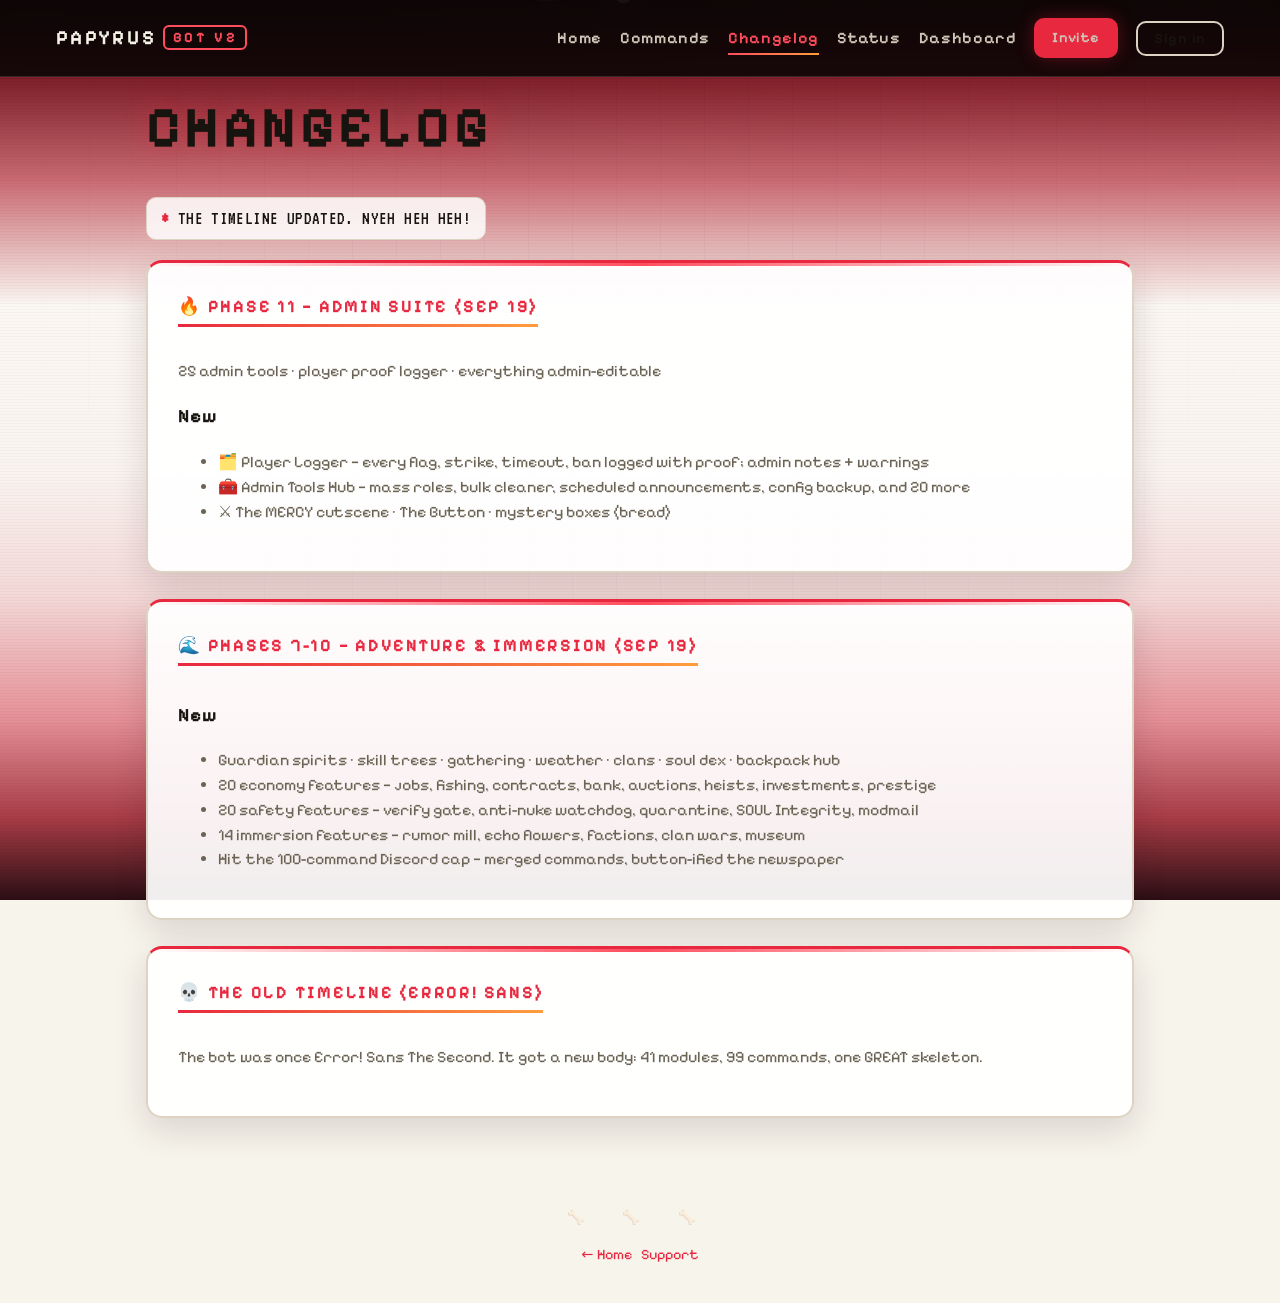
==== commit 42d4cb2d: "Dashboard gets its own nav tab (dashboard.html); soul loading screen (7 souls orbit + spinning bones" ====
--- a/PapyrusWebsite/changelog.html
+++ b/PapyrusWebsite/changelog.html
@@ -4,16 +4,23 @@
   <meta charset="UTF-8" />
   <meta name="viewport" content="width=device-width, initial-scale=1" />
   <title>Changelog · The Great Papyrus</title>
-  <link rel="icon" href="favicon.gif" type="image/gif" />
-  <link rel="icon" href="favicon.ico" sizes="any" />
-  <link rel="apple-touch-icon" href="favicon.gif" />
+  <link rel="icon" type="image/png" href="favicon.png" />
+  <link rel="apple-touch-icon" href="favicon.png" />
   <link rel="preconnect" href="https://fonts.googleapis.com" />
   <link rel="preconnect" href="https://fonts.gstatic.com" crossorigin />
   <link href="https://fonts.googleapis.com/css2?family=Pixelify+Sans:wght@400..700&family=VT323&display=swap" rel="stylesheet" />
   <link rel="stylesheet" href="style.css" />
 </head>
 <body>
-  <div class="page-transition" id="page-transition" aria-hidden="true"><div class="pt-glitch" data-text="LOADING…">LOADING…</div></div>
+  <div class="page-transition" id="page-transition" aria-hidden="true"><div class="soul-loader">
+      <div class="sl-souls" aria-hidden="true">
+        <span style="color:#ff4d5e">♥</span><span style="color:#3ec5ff">♥</span><span style="color:#ff9d2e">♥</span><span style="color:#2e6bff">♥</span><span style="color:#3ddc5a">♥</span><span style="color:#a44dff">♥</span><span style="color:#ffe93d">♥</span>
+      </div>
+      <div class="sl-bones" aria-hidden="true">
+        <span>🦴</span><span>🦴</span><span>🦴</span><span>🦴</span><span>🦴</span><span>🦴</span>
+      </div>
+      <div class="sl-soul" aria-hidden="true">♥</div>
+    </div></div>
   <div class="bg-image bg-dim" aria-hidden="true"></div>
   <div class="bg-gradient" aria-hidden="true"></div>
   <div class="bg-grid" aria-hidden="true"></div>
@@ -35,6 +42,7 @@
       <a href="commands.html" data-nav>Commands</a>
       <a href="changelog.html" class="active" data-nav>Changelog</a>
       <a href="status.html" data-nav>Status</a>
+      <a href="dashboard.html" data-nav>Dashboard</a>
       <a class="btn btn-sm" href="https://discord.com/oauth2/authorize?client_id=1538157742546616370&permissions=2147485696&scope=bot%20applications.commands" target="_blank" rel="noopener">Invite</a>
     </div>
   </nav>
--- a/PapyrusWebsite/style.css
+++ b/PapyrusWebsite/style.css
@@ -175,7 +175,7 @@
 .avatar-glitch { position: relative; display: inline-block; }
 .pfp-banner {
   position: absolute; left: -44px; right: -44px; top: -96px; height: 190px;
-  background: url("banner.png") center / cover no-repeat, linear-gradient(120deg, #e8283f, #1a0508);
+  background: url("banner.webp") center / cover no-repeat, linear-gradient(120deg, #e8283f, #1a0508);
   border-radius: 22px; opacity: 1; z-index: 0;
   box-shadow: 0 0 40px rgba(232, 40, 63, 0.45), 0 14px 34px rgba(0,0,0,0.35);
   border: 2px solid rgba(255, 255, 255, 0.25);
@@ -567,6 +567,23 @@
 ===================================================================== */
 .me-panel { border: 2px solid rgba(232,40,63,0.35); }
 .signin-row { display: flex; gap: 12px; flex-wrap: wrap; }
+/* Sign in with Discord: make it POP on the dark nav */
+#real-signin {
+  position: relative;
+  background: #e8283f;
+  border-color: #ff5a6e;
+  color: #ffffff;
+  text-shadow: 0 0 5px rgba(255,255,255,0.95), 0 0 12px rgba(255,255,255,0.55);
+  box-shadow: 0 0 14px rgba(232,40,63,0.9), 0 0 34px rgba(232,40,63,0.55), inset 0 0 8px rgba(255,255,255,0.25);
+  animation: signin-pulse 2.2s ease-in-out infinite;
+}
+#real-signin:hover {
+  box-shadow: 0 0 20px rgba(255,90,110,1), 0 0 48px rgba(232,40,63,0.8), inset 0 0 10px rgba(255,255,255,0.35);
+}
+@keyframes signin-pulse {
+  0%, 100% { box-shadow: 0 0 14px rgba(232,40,63,0.9), 0 0 34px rgba(232,40,63,0.55), inset 0 0 8px rgba(255,255,255,0.25); }
+  50%      { box-shadow: 0 0 18px rgba(255,90,110,1), 0 0 46px rgba(232,40,63,0.75), inset 0 0 10px rgba(255,255,255,0.3); }
+}
 .me-card {
   display: flex; align-items: center; gap: 16px; flex-wrap: wrap;
   padding: 14px 16px; margin-bottom: 18px;
@@ -907,3 +924,96 @@
   display: block; text-align: center; letter-spacing: 1.2em;
   margin-bottom: 14px; opacity: 0.5;
 }
+
+/* =====================================================================
+   LIVE CONTROL (dashboard v2 — talks to the bot's API)
+===================================================================== */
+.live-note {
+  border: 1.5px dashed rgba(232,40,63,0.5); border-radius: 10px;
+  padding: 10px 14px; margin: 12px 0; color: var(--muted); font-size: 0.88rem;
+}
+.api-row { display: flex; gap: 8px; flex-wrap: wrap; margin: 10px 0; }
+.api-row input { flex: 1; min-width: 220px; }
+.live-grid { display: grid; grid-template-columns: repeat(auto-fill, minmax(280px, 1fr)); gap: 14px; }
+.live-card {
+  border: 1px solid var(--border); border-radius: 12px;
+  background: rgba(255,255,255,0.8); padding: 14px;
+}
+.live-card h4 { margin: 0 0 10px; font-size: 0.95rem; color: var(--orange); }
+.toggle-row {
+  display: flex; justify-content: space-between; align-items: center;
+  padding: 5px 0; gap: 10px; border-bottom: 1px dashed rgba(232,40,63,0.15);
+}
+.toggle-row:last-child { border-bottom: none; }
+.toggle-row code { font-size: 0.78rem; color: var(--muted); word-break: break-all; }
+.switch { position: relative; width: 44px; height: 22px; flex: none; }
+.switch input { opacity: 0; width: 0; height: 0; }
+.switch i {
+  position: absolute; inset: 0; border-radius: 999px; cursor: pointer;
+  background: #c9beb2; transition: background 0.2s;
+}
+.switch i::after {
+  content: ""; position: absolute; top: 3px; left: 3px;
+  width: 16px; height: 16px; border-radius: 50%; background: #fff;
+  transition: transform 0.2s; box-shadow: 0 1px 4px rgba(0,0,0,0.3);
+}
+.switch input:checked + i { background: var(--orange); }
+.switch input:checked + i::after { transform: translateX(22px); }
+.live-form { display: flex; gap: 6px; flex-wrap: wrap; margin: 6px 0; }
+.live-form input, .live-form select, .api-row input {
+  border: 1.5px solid var(--border); border-radius: 8px; padding: 7px 10px;
+  font-family: "VT323", monospace; font-size: 1.05rem; background: #fff;
+}
+.live-form input { flex: 1; min-width: 60px; }
+.mini-table { width: 100%; font-size: 0.8rem; border-collapse: collapse; margin: 8px 0; }
+.mini-table th { text-align: left; color: var(--muted); border-bottom: 1px solid var(--border); padding: 3px 6px; }
+.mini-table td { padding: 3px 6px; border-bottom: 1px dashed rgba(232,40,63,0.12); }
+.mini-x {
+  border: none; background: none; color: #e8283f; cursor: pointer; font-weight: 900;
+}
+.mini-x:hover { transform: scale(1.3); }
+.battle-preview { margin-top: 10px; }
+.bp-turn { display: flex; align-items: center; gap: 8px; padding: 3px 0; font-family: "VT323", monospace; font-size: 1.05rem; }
+.bp-turn .t { color: var(--muted); width: 42px; }
+.bp-bar { flex: 1; height: 10px; border-radius: 4px; background: rgba(0,0,0,0.1); overflow: hidden; }
+.bp-bar i { display: block; height: 100%; transition: width 0.3s; }
+.bp-bar.you i { background: linear-gradient(90deg, #ffd52e, #fff3a0); }
+.bp-bar.boss i { background: linear-gradient(90deg, #e8283f, #ff6b7d); }
+.bp-verdict { font-weight: 900; margin-top: 8px; color: var(--orange); }
+
+/* ---------------- soul loader (page transition) ----------------
+   7 human souls orbit outside, bones spin in a circle inside,
+   your (white) SOUL sits in the middle keeping the beat. */
+.soul-loader { position: relative; width: 230px; height: 230px; }
+.sl-souls, .sl-bones { position: absolute; inset: 0; pointer-events: none; }
+.sl-souls { animation: sl-orbit 2.6s linear infinite; }
+.sl-bones { animation: sl-orbit-rev 1.7s linear infinite; }
+.sl-souls span {
+  position: absolute; left: 50%; top: 50%;
+  font-size: 17px; text-shadow: 0 0 8px currentColor;
+}
+.sl-souls span:nth-child(1) { transform: rotate(0deg) translateY(-106px); }
+.sl-souls span:nth-child(2) { transform: rotate(51.4deg) translateY(-106px); }
+.sl-souls span:nth-child(3) { transform: rotate(102.9deg) translateY(-106px); }
+.sl-souls span:nth-child(4) { transform: rotate(154.3deg) translateY(-106px); }
+.sl-souls span:nth-child(5) { transform: rotate(205.7deg) translateY(-106px); }
+.sl-souls span:nth-child(6) { transform: rotate(257.1deg) translateY(-106px); }
+.sl-souls span:nth-child(7) { transform: rotate(308.6deg) translateY(-106px); }
+.sl-bones span {
+  position: absolute; left: 50%; top: 50%;
+  font-size: 22px; filter: grayscale(1) brightness(1.7);
+}
+.sl-bones span:nth-child(1) { transform: rotate(0deg) translateY(-62px); }
+.sl-bones span:nth-child(2) { transform: rotate(60deg) translateY(-62px); }
+.sl-bones span:nth-child(3) { transform: rotate(120deg) translateY(-62px); }
+.sl-bones span:nth-child(4) { transform: rotate(180deg) translateY(-62px); }
+.sl-bones span:nth-child(5) { transform: rotate(240deg) translateY(-62px); }
+.sl-bones span:nth-child(6) { transform: rotate(300deg) translateY(-62px); }
+.sl-soul {
+  color: #ffffff; font-size: 30px; line-height: 1;
+  text-shadow: 0 0 12px #ffffff, 0 0 28px rgba(255,255,255,0.7);
+  animation: sl-beat 1.1s ease-in-out infinite;
+}
+@keyframes sl-orbit { to { transform: rotate(360deg); } }
+@keyframes sl-orbit-rev { to { transform: rotate(-360deg); } }
+@keyframes sl-beat { 0%, 100% { transform: scale(1); } 50% { transform: scale(1.3); } }
